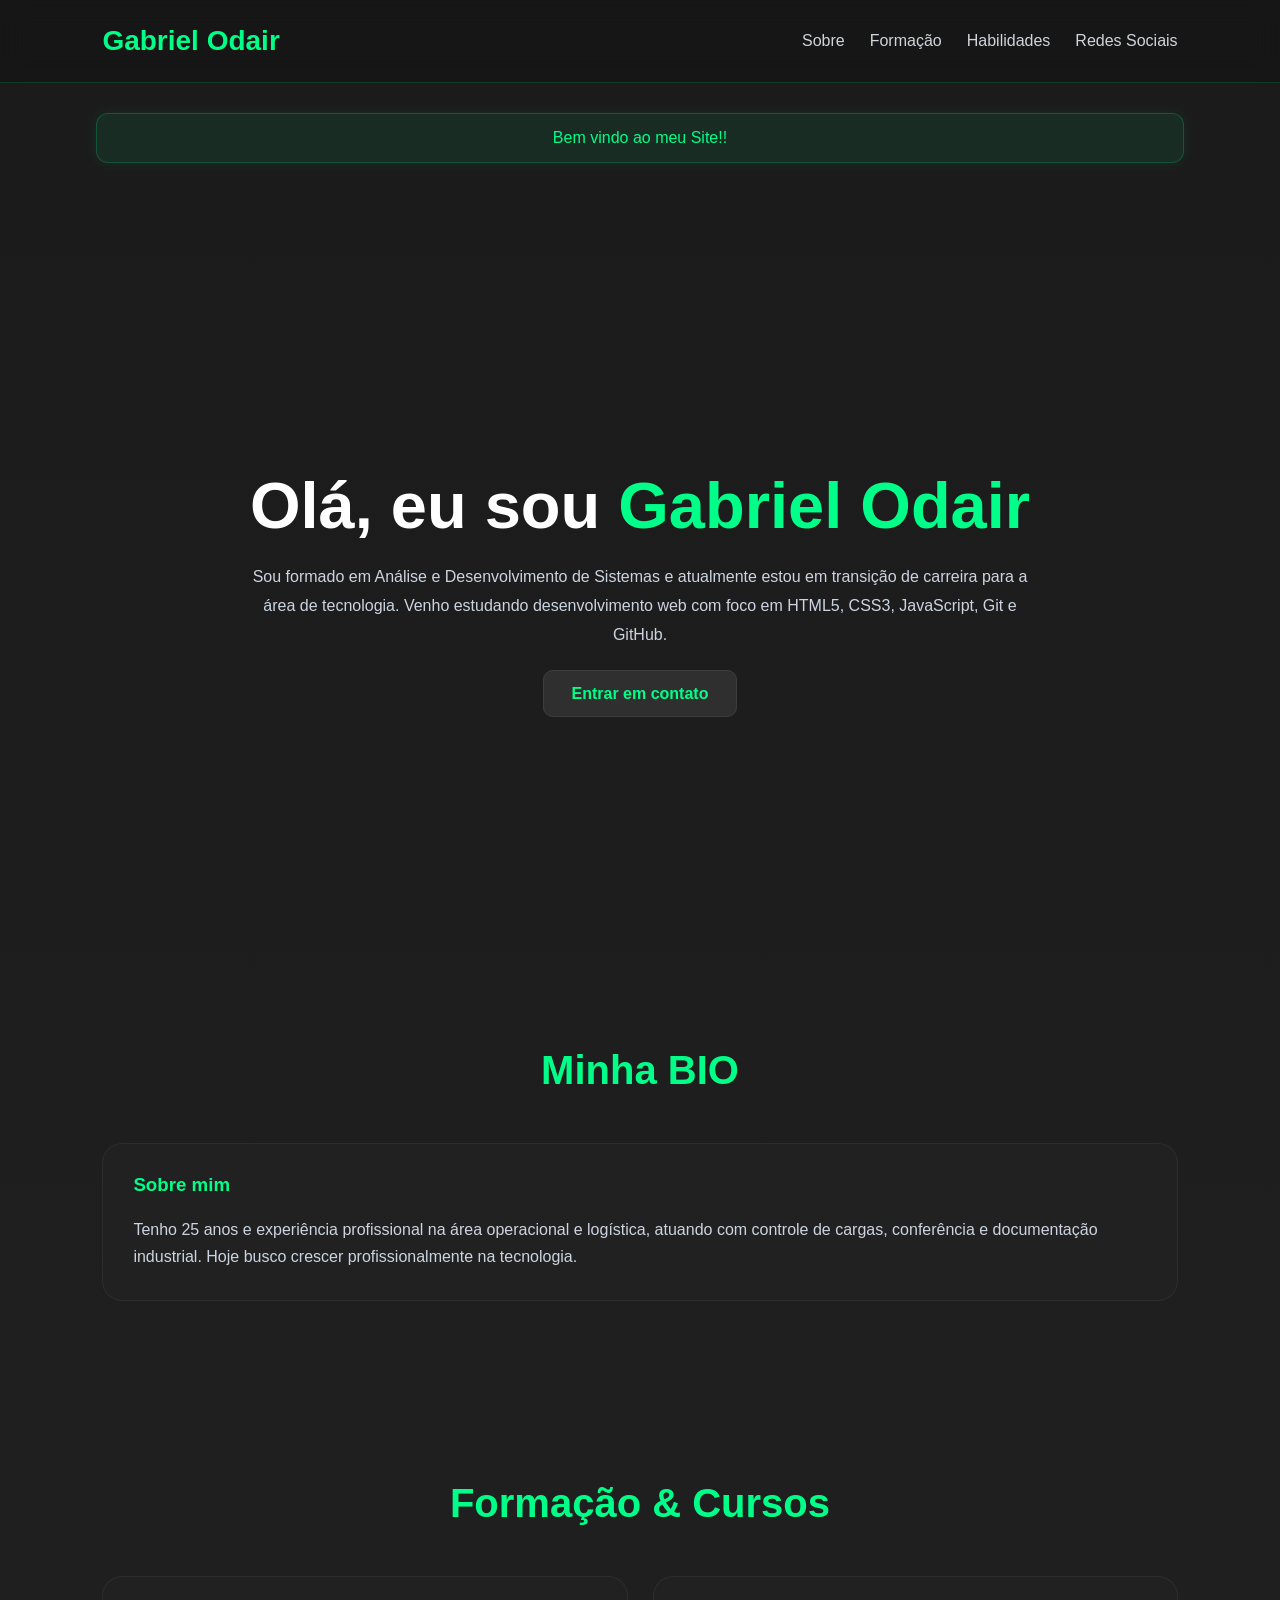
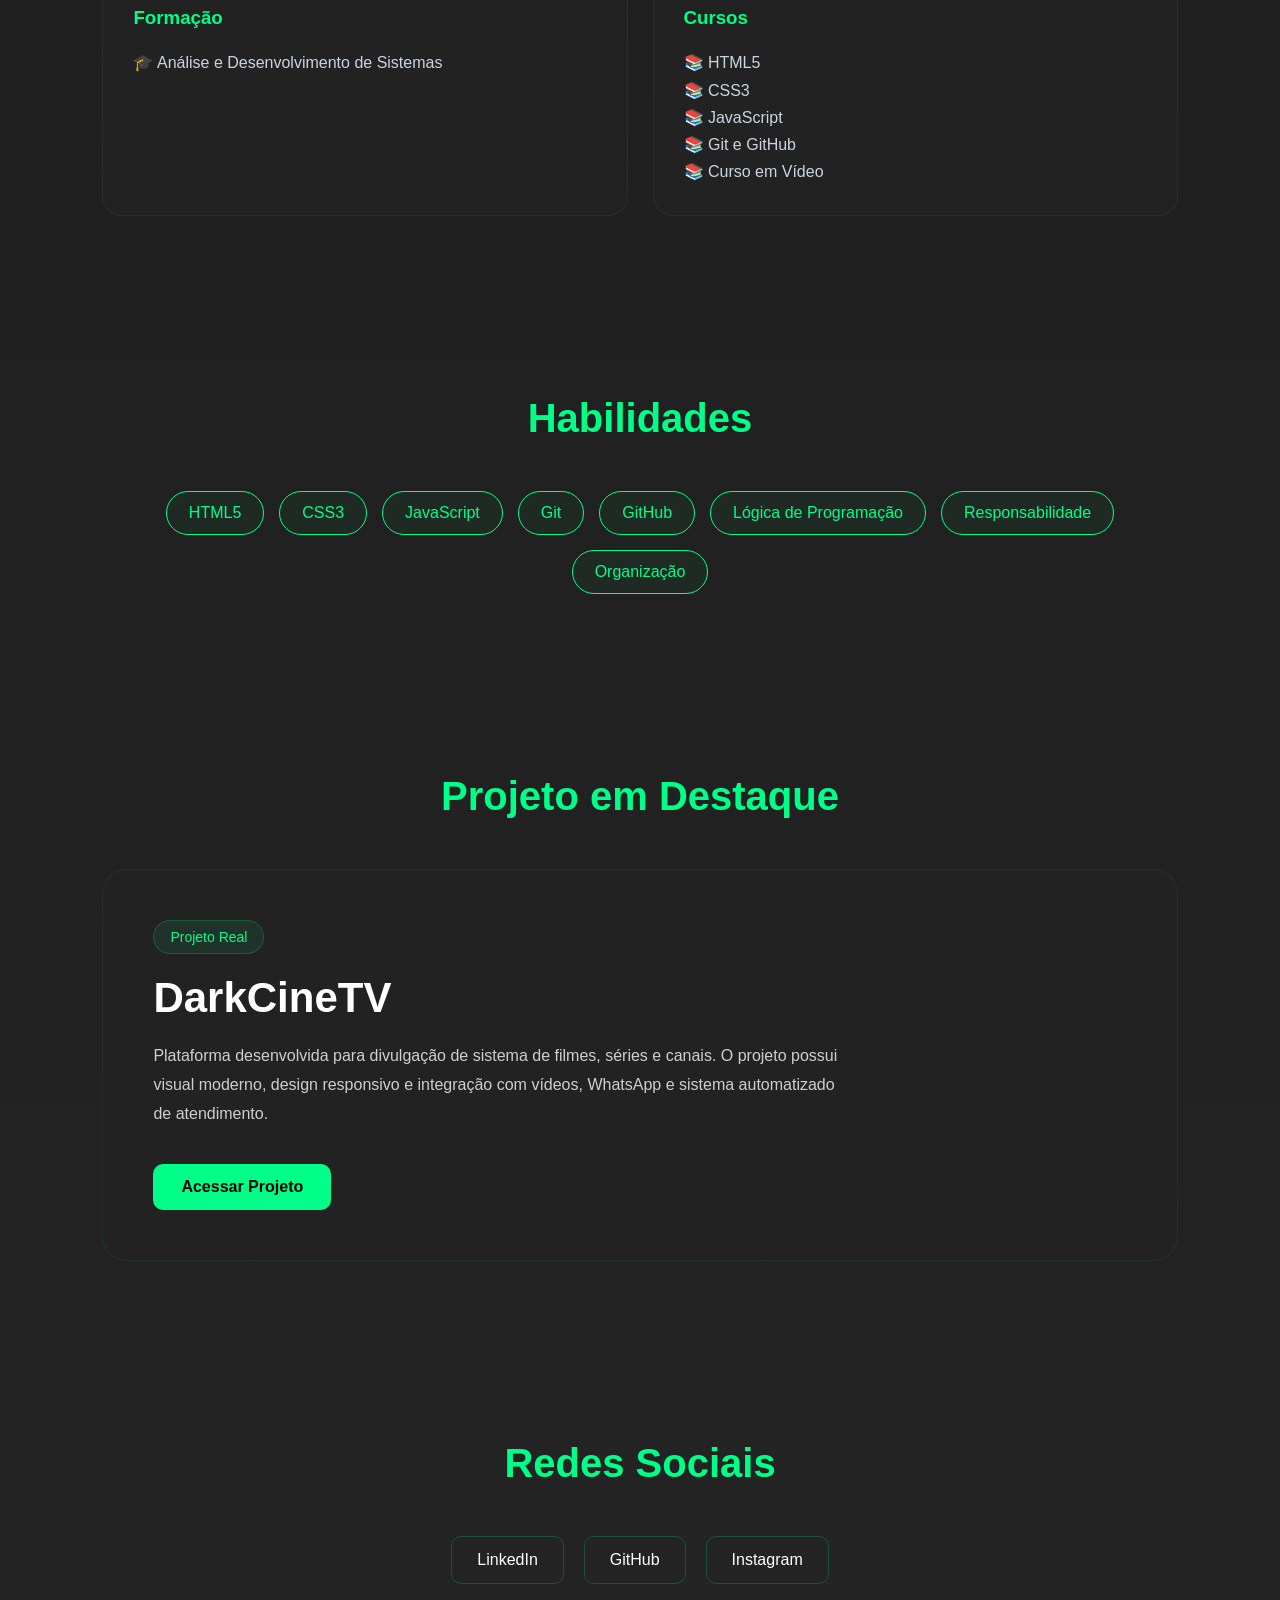
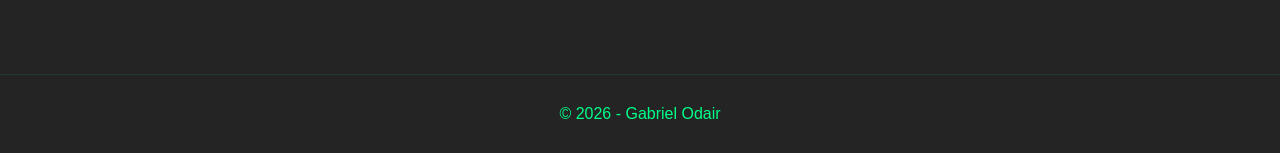
==== index.html @ 21968468 "projeto real" ====
<!DOCTYPE html>
<html lang="pt-br">
<head>
    <meta charset="UTF-8">
    <meta name="viewport" content="width=device-width, initial-scale=1.0">

    <title>Gabriel Odair | Portfólio</title>
    <link rel="shortcut icon" href="Imagens/favicon.ico" type="image/x-icon">

    <link rel="stylesheet" href="style.css">
</head>

<body>

    <!-- HEADER -->

    <header>

        <nav>

            <div class="logo">
                Gabriel Odair
            </div>

            <ul>
                <li><a href="#sobre">Sobre</a></li>
                <li><a href="#formacao">Formação</a></li>
                <li><a href="#habilidades">Habilidades</a></li>
                <li><a href="#redes">Redes Sociais</a></li>
            </ul>

        </nav>

    </header>

    <!-- ALERT -->

    <div class="alert">
        Bem vindo ao meu Site!!
    </div>

    <!-- HERO -->

    <section class="hero">

        <div class="hero-content">

            <h1>
                Olá, eu sou <span>Gabriel Odair</span>
            </h1>

            <p>
                Sou formado em Análise e Desenvolvimento de Sistemas e atualmente estou em transição de carreira para a área de tecnologia.
                Venho estudando desenvolvimento web com foco em HTML5, CSS3, JavaScript, Git e GitHub.
            </p>

            <a href="#" class="btn">
                Entrar em contato
            </a>

        </div>

    </section>

    <!-- SOBRE -->

    <section id="sobre">

        <h2 class="title">
            Minha BIO
        </h2>

        <div class="cards">

            <div class="card">

                <h3>Sobre mim</h3>

                <p>
                    Tenho 25 anos e experiência profissional na área operacional e logística,
                    atuando com controle de cargas, conferência e documentação industrial.
                    Hoje busco crescer profissionalmente na tecnologia.
                </p>

            </div>

        </div>

    </section>

    <!-- FORMAÇÃO -->

    <section id="formacao">

        <h2 class="title">
            Formação & Cursos
        </h2>

        <div class="cards">

            <div class="card">

                <h3>Formação</h3>

                <p>
                    🎓 Análise e Desenvolvimento de Sistemas
                </p>

            </div>

            <div class="card">

                <h3>Cursos</h3>

                <p>
                    📚 HTML5 <br>
                    📚 CSS3 <br>
                    📚 JavaScript <br>
                    📚 Git e GitHub <br>
                    📚 Curso em Vídeo
                </p>

            </div>

        </div>

    </section>

    <!-- HABILIDADES -->

    <section id="habilidades">

        <h2 class="title">
            Habilidades
        </h2>

        <div class="skills">

            <div class="skill">HTML5</div>
            <div class="skill">CSS3</div>
            <div class="skill">JavaScript</div>
            <div class="skill">Git</div>
            <div class="skill">GitHub</div>
            <div class="skill">Lógica de Programação</div>
            <div class="skill">Responsabilidade</div>
            <div class="skill">Organização</div>

        </div>

    </section>
    <!-- PROJETO EM DESTAQUE -->

<section id="projeto-destaque">

    <h2 class="title">
        Projeto em Destaque
    </h2>

    <div class="project-feature">

        <div class="project-text">

            <span class="project-tag">
                Projeto Real
            </span>

            <h3>
                DarkCineTV
            </h3>

            <p>
                Plataforma desenvolvida para divulgação de sistema de filmes, séries e canais.
                O projeto possui visual moderno, design responsivo e integração com vídeos,
                WhatsApp e sistema automatizado de atendimento.
            </p>

            <a 
                target="_blank"
                href="https://darkcinetv.com.br"
                class="project-button">

                Acessar Projeto

            </a>

        </div>

    </div>

</section>

    <!-- REDES -->

    <section id="redes">

        <h2 class="title">
            Redes Sociais
        </h2>

        <div class="social">

            <a target="_blank" href="https://www.linkedin.com/in/gabriel-odair-1b85ba211/">LinkedIn</a>
            <a target="_blank" href="https://github.com/GabrielOdair">GitHub</a>
            <a target="_blank" href="https://www.instagram.com/odair_200/">Instagram</a>

        </div>

    </section>

    <!-- FOOTER -->

    <footer>

        © 2026 - Gabriel Odair

    </footer>

</body>
</html>
---- style.css ----
/* RESET */

*{
    margin: 0;
    padding: 0;
    box-sizing: border-box;
}

/* BODY */

body{
    font-family: 'Poppins', sans-serif;
    background: linear-gradient(to bottom, #1b1b1b, #242424);
    color: white;
    overflow-x: hidden;
}

/* BACKGROUND EFFECT */

.blur{
    position: fixed;
    width: 400px;
    height: 400px;
    border-radius: 50%;
    filter: blur(120px);
    z-index: -1;
}

.blur1{
    background: rgba(0, 255, 136, 0.08);
    top: -100px;
    left: -100px;
}

.blur2{
    background: rgba(59, 130, 246, 0.12);
    bottom: -100px;
    right: -100px;
}

/* HEADER */

header{
    width: 100%;
    padding: 25px 8%;
    position: sticky;
    top: 0;
    backdrop-filter: blur(12px);
    background:rgba(20, 20, 20, 0.7);
border-bottom: 1px solid rgba(0, 255, 136, 0.15);
    z-index: 1000;
}

nav{
    display: flex;
    justify-content: space-between;
    align-items: center;
}

.logo{
    font-size: 28px;
    font-weight: 700;
    color: #00ff88;
}

nav ul{
    display: flex;
    list-style: none;
    gap: 25px;
}

nav a{
    text-decoration: none;
    color: #d1d5db;
    transition: 0.3s;
}

nav a:hover{
    color: #00ff88;
}

/* ALERT */

.alert{
    width: 85%;
    margin: 30px auto;
    padding: 15px;
    border-radius: 12px;
    text-align: center;

    background: rgba(0, 255, 136, 0.08);
    border: 1px solid rgba(0, 255, 136, 0.2);

    color: #00ff88;

    box-shadow: 0 0 15px rgba(0, 255, 136, 0.08);
}

/* HERO */

.hero{
    min-height: 85vh;
    display: flex;
    justify-content: center;
    align-items: center;
    padding: 0 8%;
    text-align: center;
}

.hero-content{
    max-width: 800px;
}

.small-text{
    color: #60a5fa;
    letter-spacing: 2px;
    text-transform: uppercase;
    font-size: 14px;
}

.hero h1{
    font-size: 65px;
    margin: 20px 0;
}

.hero h1 span{
    color: #00ff88;
}

.hero p{
    color: #cbd5e1;
    line-height: 1.8;
    margin-bottom: 35px;
}

/* BUTTONS */

.hero-buttons{
    display: flex;
    justify-content: center;
    gap: 20px;
    flex-wrap: wrap;
}

.btn{
    padding: 14px 28px;

    background: #2f2f2f;

    border: 1px solid #3d3d3d;

    border-radius: 10px;

    text-decoration: none;

    color: #00ff88;

    font-weight: 600;

    transition: 0.3s;
}

.btn:hover{
    transform: translateY(-4px);

    background: #3a3a3a;

    box-shadow: 0 0 15px rgba(0, 255, 136, 0.15);
}


.btn-outline{
    padding: 14px 28px;

    border: 1px solid #00ff88;

    border-radius: 10px;

    text-decoration: none;

    color: #00ff88;

    background-color: transparent;

    transition: 0.3s;
}

.btn-outline:hover{
    background-color: #00ff88;
    color: black;
}

/* SECTIONS */

section{
    padding: 90px 8%;
}

.title{
    text-align: center;
    font-size: 40px;
    margin-bottom: 50px;
    color: #00ff88;
}

/* CARDS */

.cards{
    display: grid;
    grid-template-columns: repeat(auto-fit, minmax(280px, 1fr));
    gap: 25px;
}

.card{
    background: rgba(35, 35, 35, 0.75);

    border: 1px solid rgba(255, 255, 255, 0.05);

    border-radius: 20px;

    padding: 30px;

    backdrop-filter: blur(10px);

    transition: 0.3s;
}

.card:hover{
    transform: translateY(-5px);

    border-color: #00ff88;

    box-shadow: 0 0 20px rgba(0, 255, 136, 0.08);
}

.card h3{
    margin-bottom: 20px;
    color: #00ff88;
}

.card p{
    color: #cbd5e1;
    line-height: 1.7;
}

/* SKILLS */

.skills{
    display: flex;
    flex-wrap: wrap;
    justify-content: center;
    gap: 15px;
}

.skill{
    padding: 12px 22px;

    border-radius: 30px;

    border: 1px solid #00ff88;

    color: #00ff88;

    background-color: rgba(0, 255, 136, 0.04);

    transition: 0.3s;
}

.skill:hover{
    background: #00ff88;

    color: black;
}

/* PROJETOS */

.project-link{
    display: inline-block;
    margin-top: 20px;
    color: #60a5fa;
    text-decoration: none;
    font-weight: 600;
}

/* SOCIAL */

.social{
    display: flex;
    justify-content: center;
    gap: 20px;
    flex-wrap: wrap;
}

.social a{
    text-decoration: none;
    color: white;
    padding: 14px 25px;
    border-radius: 10px;
    border: 1px solid rgba(0, 255, 136, 0.2);
    transition: 0.3s;
}

.social a:hover{
    background: #00ff88;
    color: black;
}

/* FOOTER */

footer{
    padding: 30px;
    text-align: center;
    border-top: 1px solid rgba(0, 255, 136, 0.1);
    color: #00ff88;
}

/* RESPONSIVO */

@media(max-width: 768px){

    nav{
        flex-direction: column;
        gap: 20px;
    }

    nav ul{
        flex-wrap: wrap;
        justify-content: center;
    }

    .hero h1{
        font-size: 42px;
    }

}
/* PROJETO DESTAQUE */

.project-feature{

    width: 100%;

    background: rgba(35, 35, 35, 0.75);

    border: 1px solid rgba(0, 255, 136, 0.08);

    border-radius: 25px;

    padding: 50px;

    transition: 0.3s;

    overflow: hidden;
}

.project-feature:hover{

    transform: translateY(-5px);

    border-color: #00ff88;

    box-shadow: 0 0 25px rgba(0, 255, 136, 0.08);
}

.project-text{

    max-width: 700px;
}

.project-tag{

    display: inline-block;

    padding: 8px 16px;

    border-radius: 30px;

    background: rgba(0, 255, 136, 0.08);

    border: 1px solid rgba(0, 255, 136, 0.2);

    color: #00ff88;

    margin-bottom: 20px;

    font-size: 14px;
}

.project-feature h3{

    font-size: 42px;

    margin-bottom: 20px;

    color: white;
}

.project-feature p{

    color: #cfcfcf;

    line-height: 1.8;

    margin-bottom: 35px;
}

.project-button{

    display: inline-block;

    padding: 14px 28px;

    background: #00ff88;

    color: black;

    text-decoration: none;

    border-radius: 10px;

    font-weight: 600;

    transition: 0.3s;
}

.project-button:hover{

    transform: scale(1.05);

    box-shadow: 0 0 20px rgba(0, 255, 136, 0.2);
}
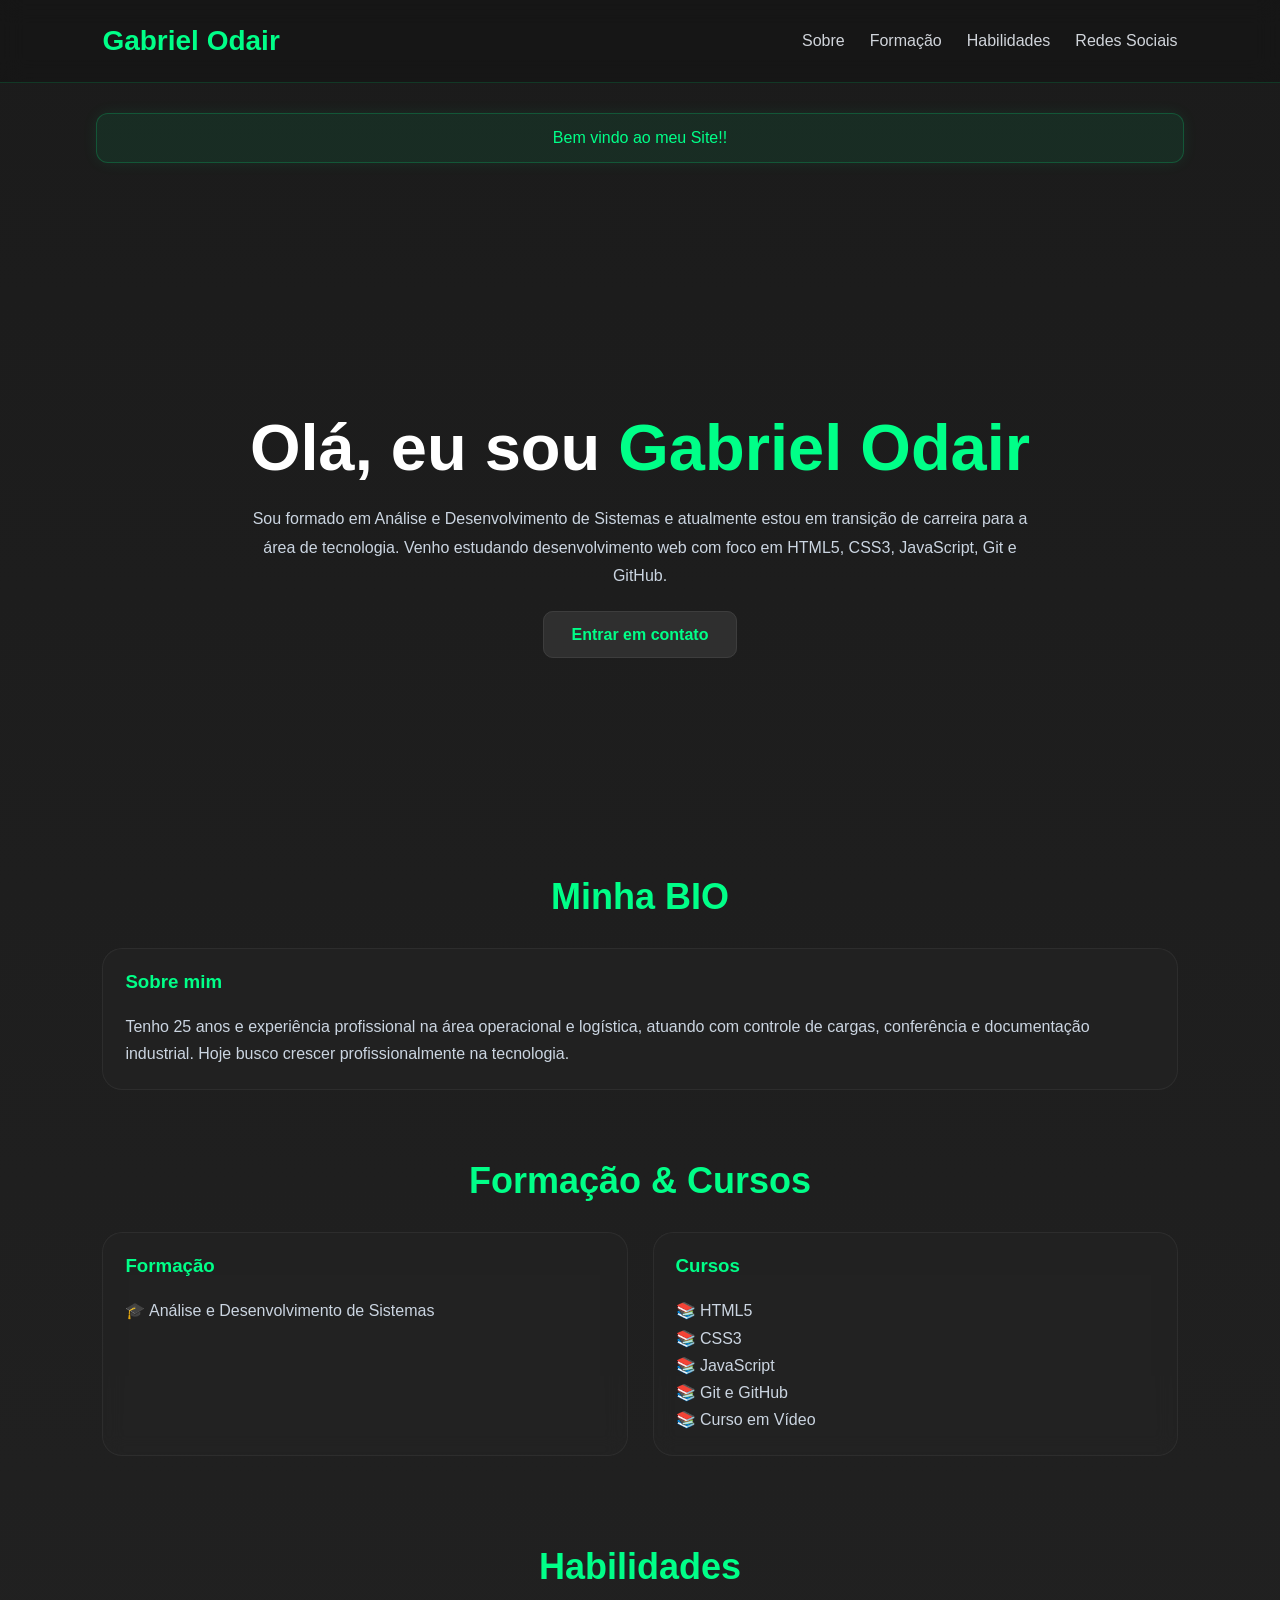
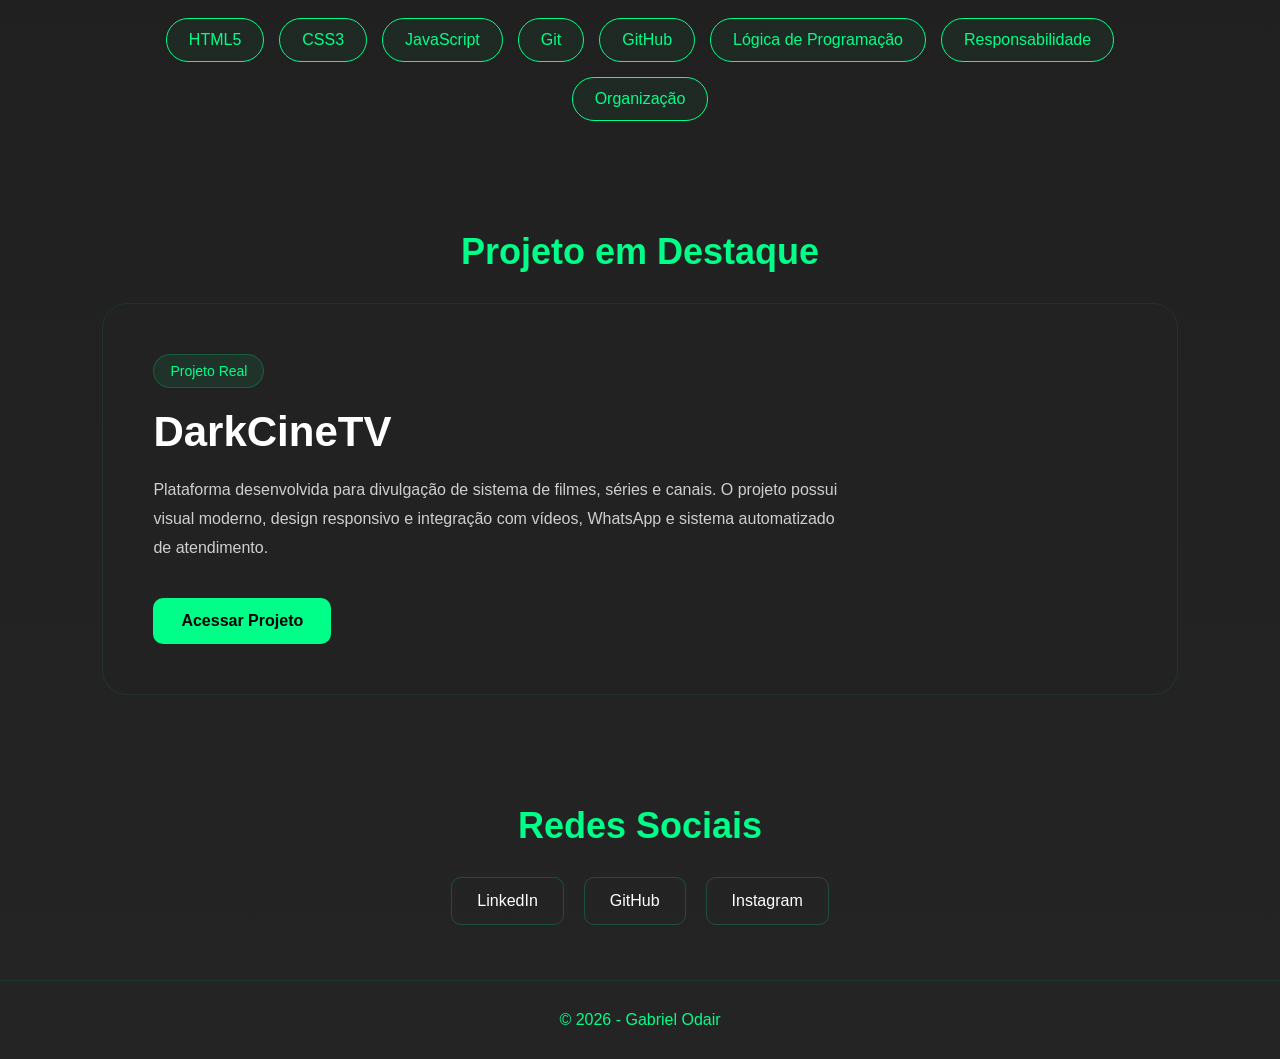
==== commit 2c35c397: "Update index.html" ====
--- a/index.html
+++ b/index.html
@@ -54,7 +54,7 @@
                 Venho estudando desenvolvimento web com foco em HTML5, CSS3, JavaScript, Git e GitHub.
             </p>
 
-            <a href="#" class="btn">
+            <a target="_blank" href="https://wa.me/5544988586621" class="btn">
                 Entrar em contato
             </a>
 
--- a/style.css
+++ b/style.css
@@ -99,7 +99,7 @@
 /* HERO */
 
 .hero{
-    min-height: 85vh;
+    min-height: 72vh;
     display: flex;
     justify-content: center;
     align-items: center;
@@ -193,13 +193,13 @@
 /* SECTIONS */
 
 section{
-    padding: 90px 8%;
+    padding: 55px 8%;
 }
 
 .title{
     text-align: center;
-    font-size: 40px;
-    margin-bottom: 50px;
+    font-size: 36px;
+    margin-bottom: 30px;
     color: #00ff88;
 }
 
@@ -218,7 +218,7 @@
 
     border-radius: 20px;
 
-    padding: 30px;
+    padding: 22px;
 
     backdrop-filter: blur(10px);
 
@@ -427,4 +427,9 @@
     transform: scale(1.05);
 
     box-shadow: 0 0 20px rgba(0, 255, 136, 0.2);
+}
+#sobre,
+#formacao{
+    padding-top: 35px;
+    padding-bottom: 35px;
 }
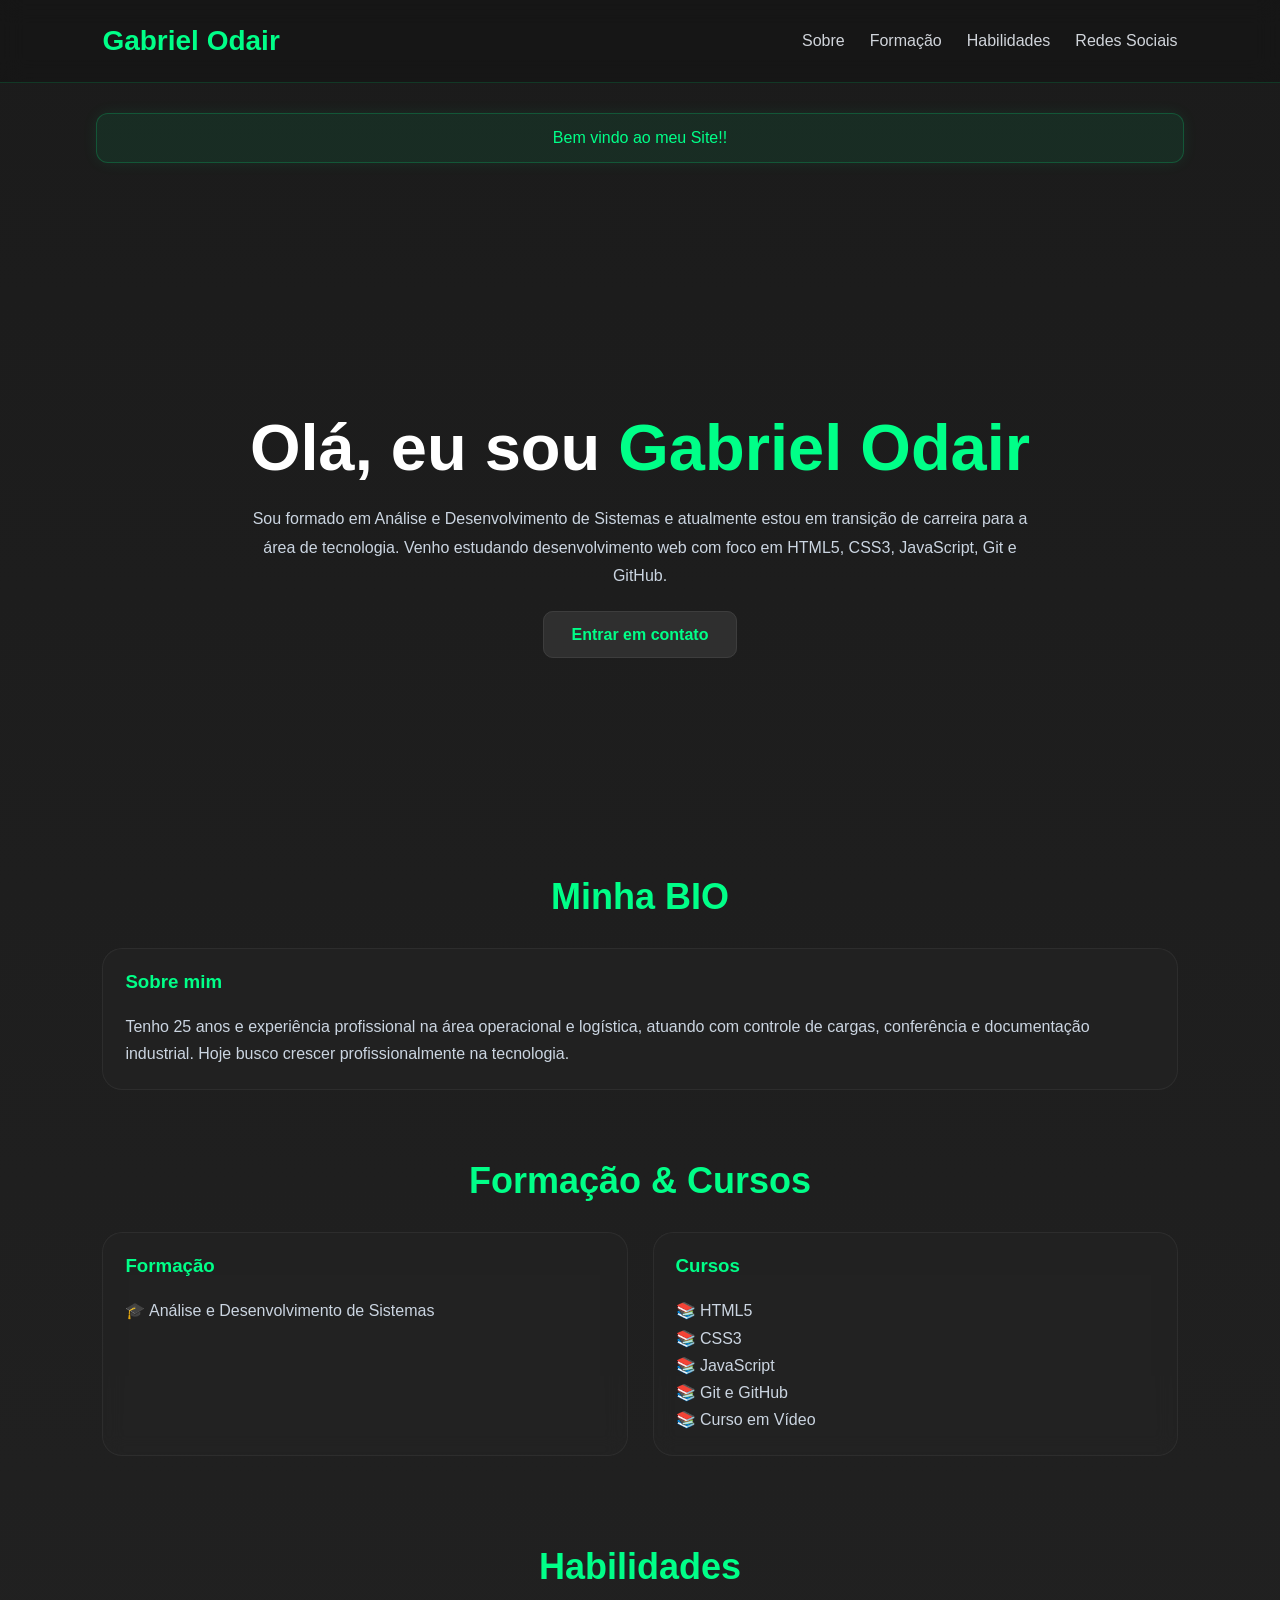
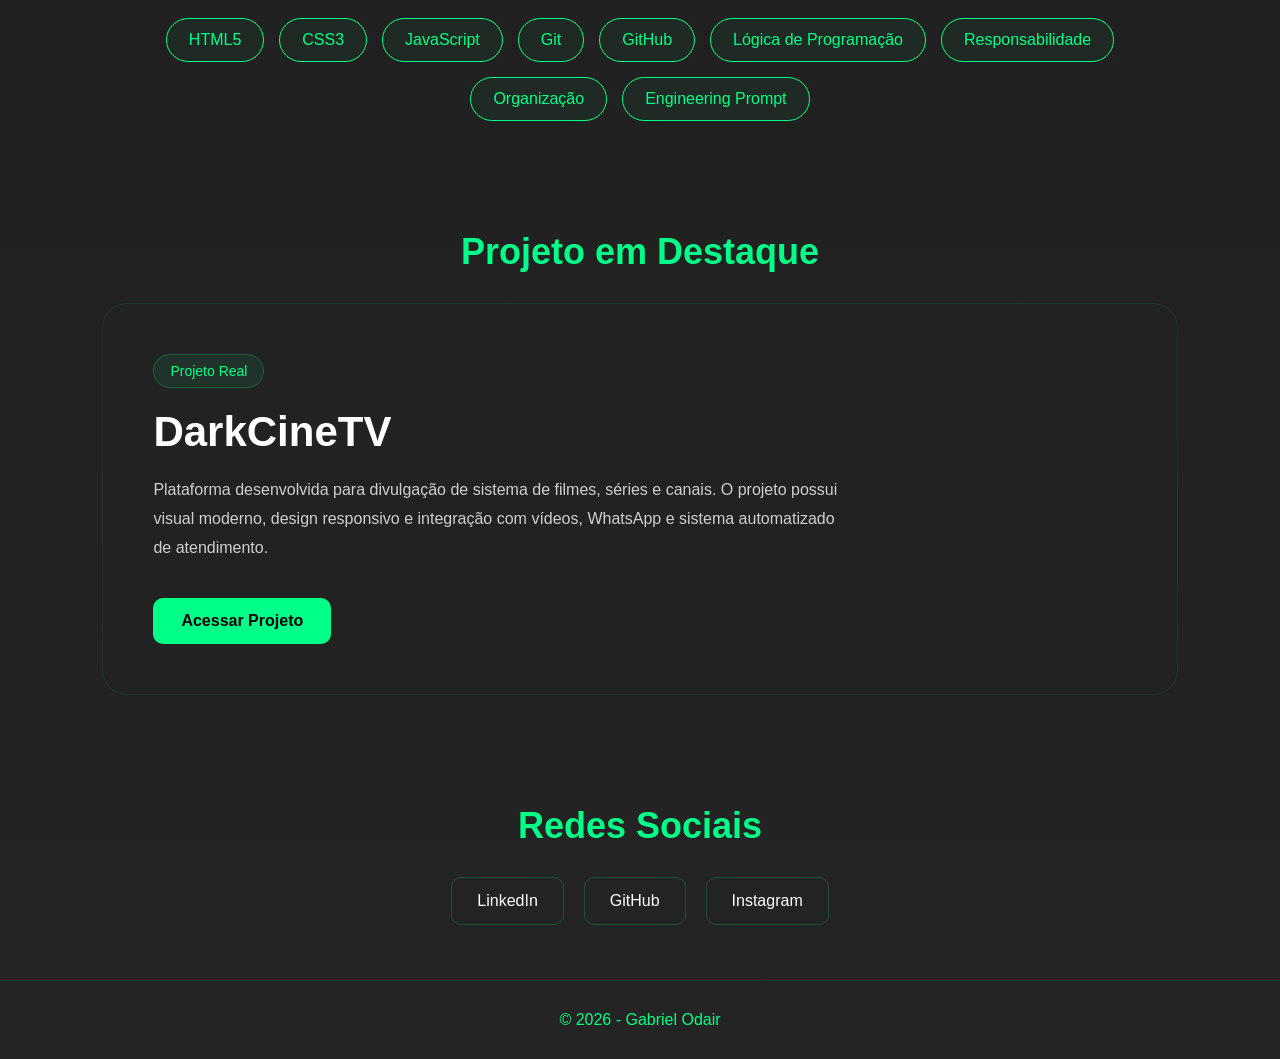
==== commit f6a4655c: "Update index.html" ====
--- a/index.html
+++ b/index.html
@@ -144,6 +144,7 @@
             <div class="skill">Lógica de Programação</div>
             <div class="skill">Responsabilidade</div>
             <div class="skill">Organização</div>
+            <div class="skill">Engineering Prompt</div>
 
         </div>
 
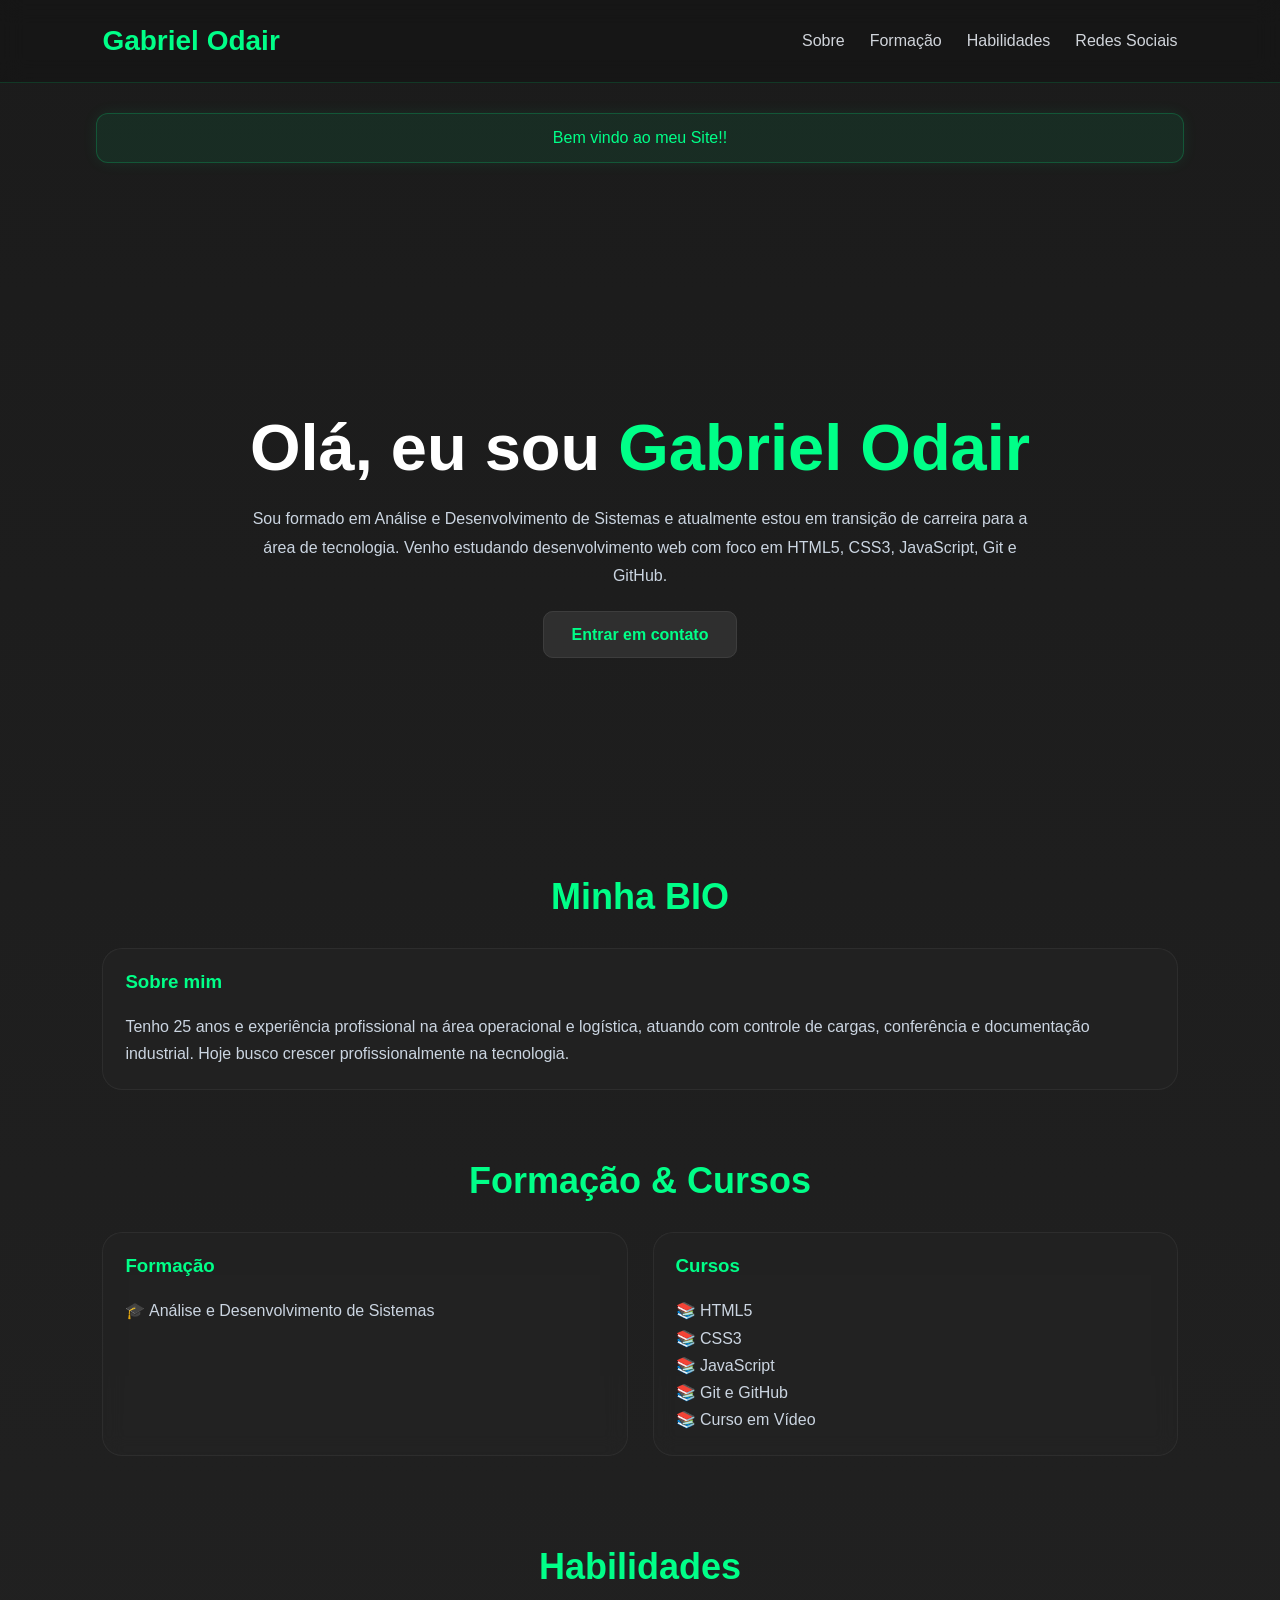
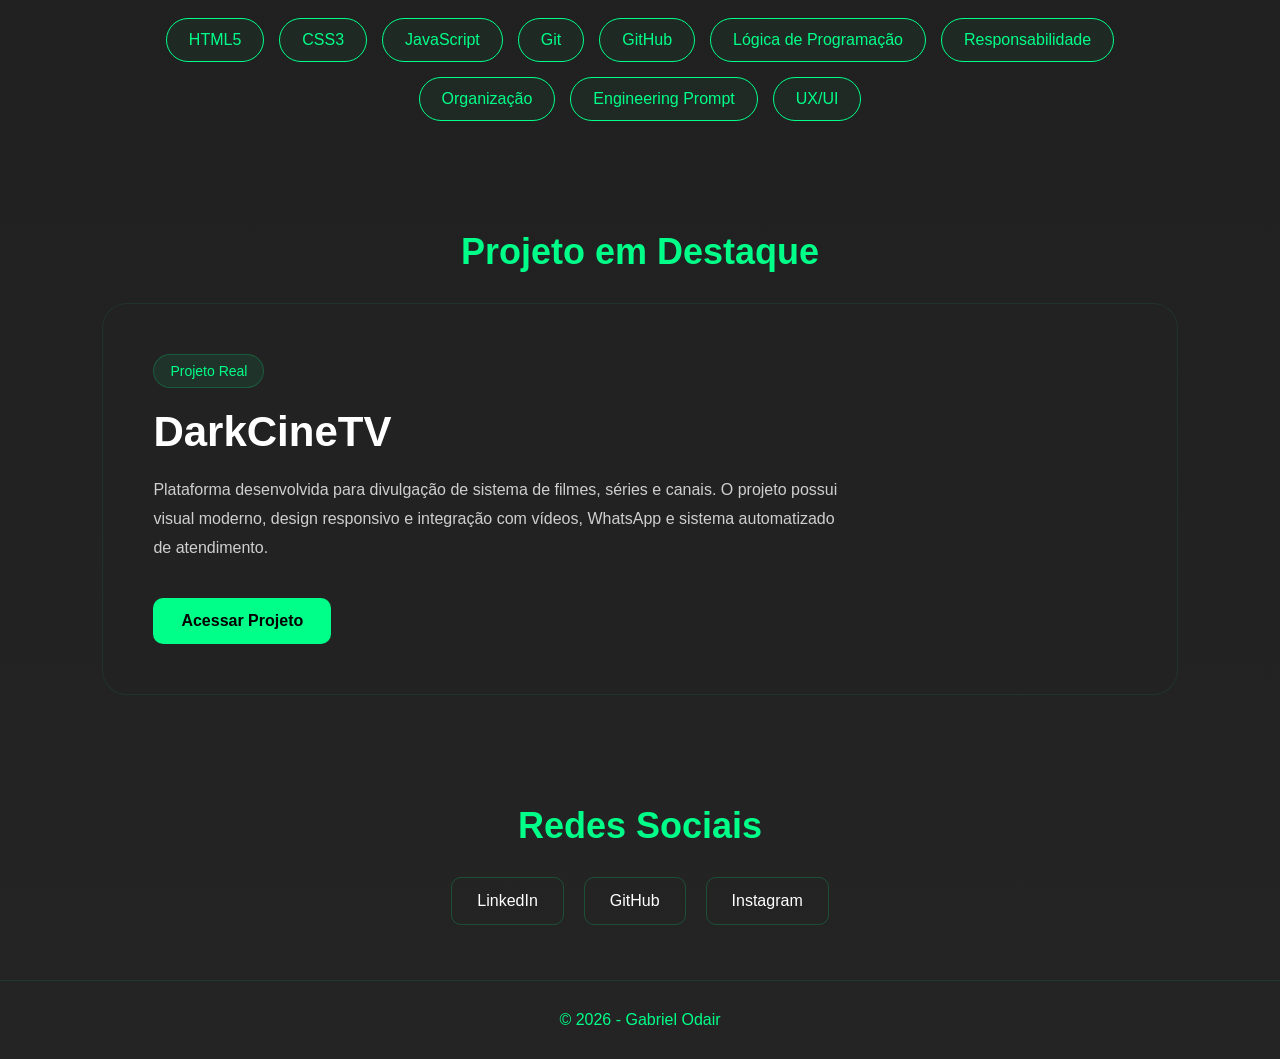
==== commit 863fd034: "Update index.html" ====
--- a/index.html
+++ b/index.html
@@ -145,6 +145,7 @@
             <div class="skill">Responsabilidade</div>
             <div class="skill">Organização</div>
             <div class="skill">Engineering Prompt</div>
+             <div class="skill">UX/UI</div>
 
         </div>
 
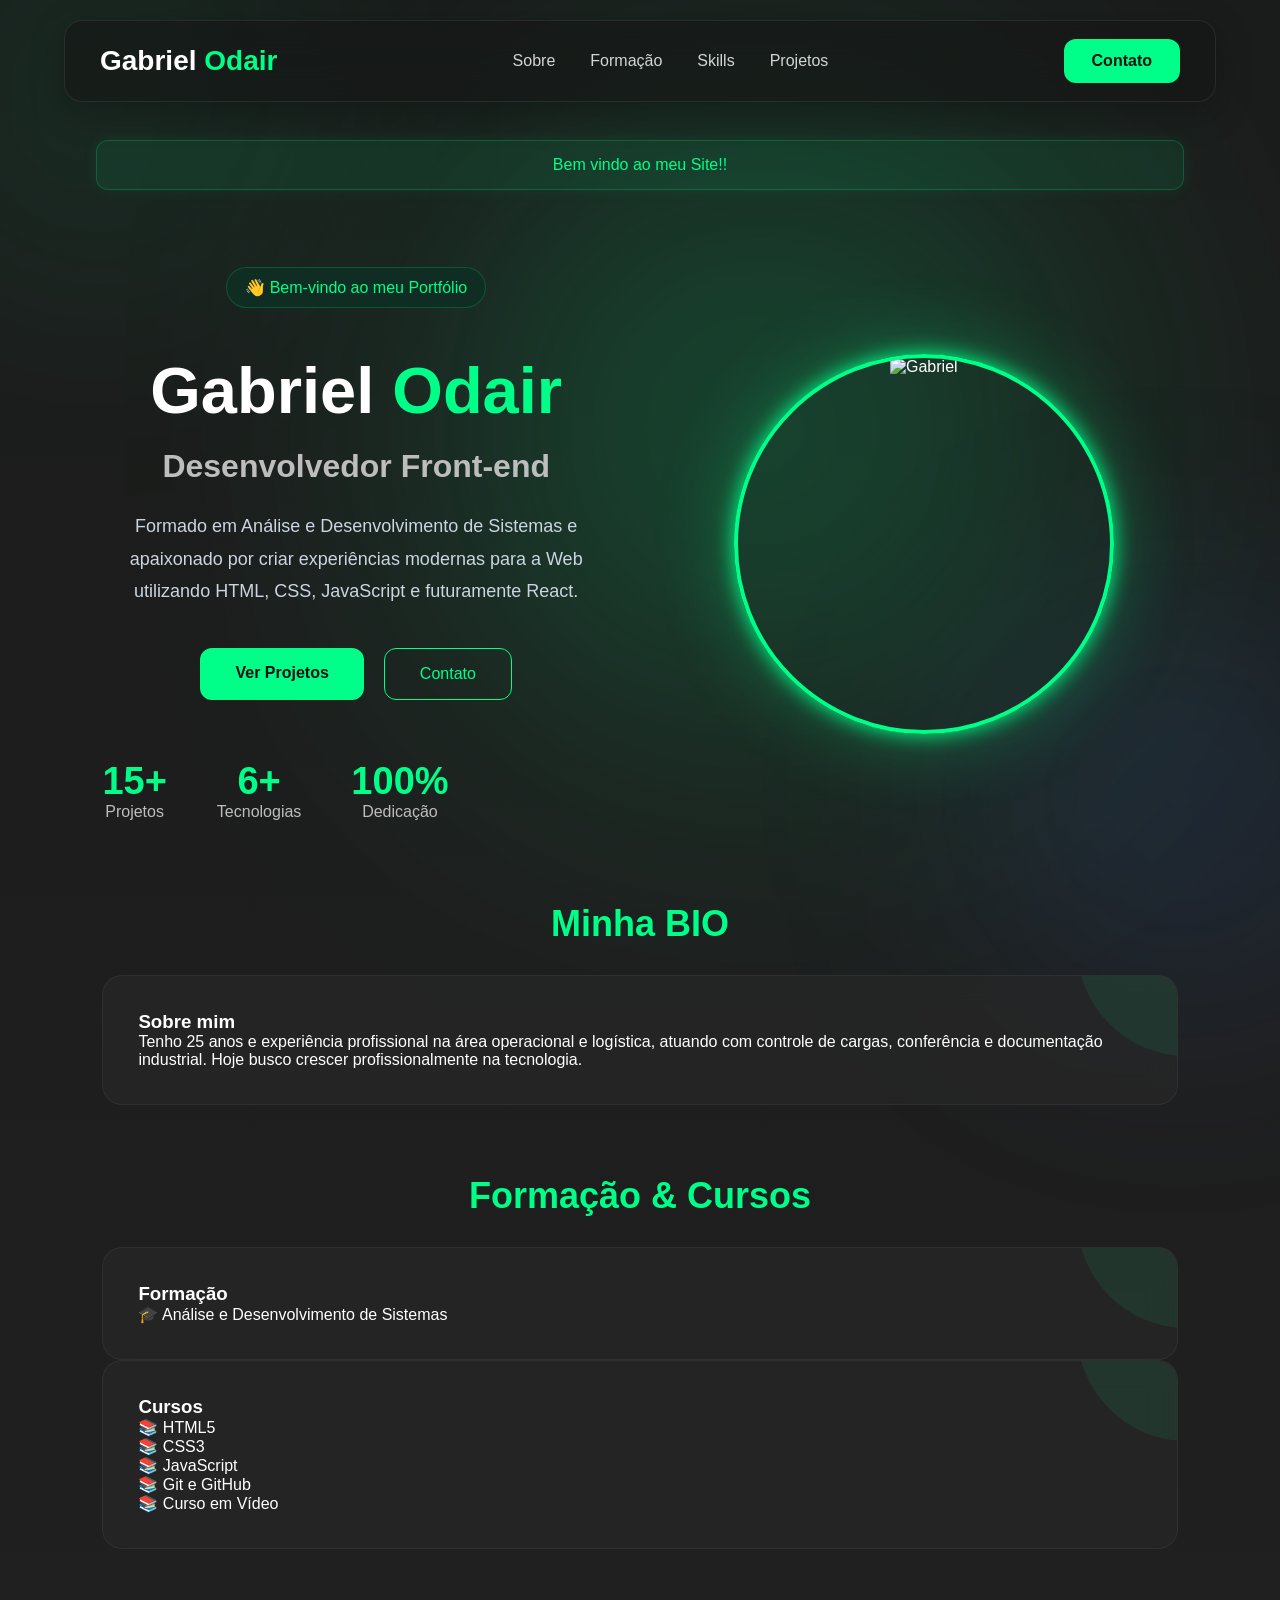
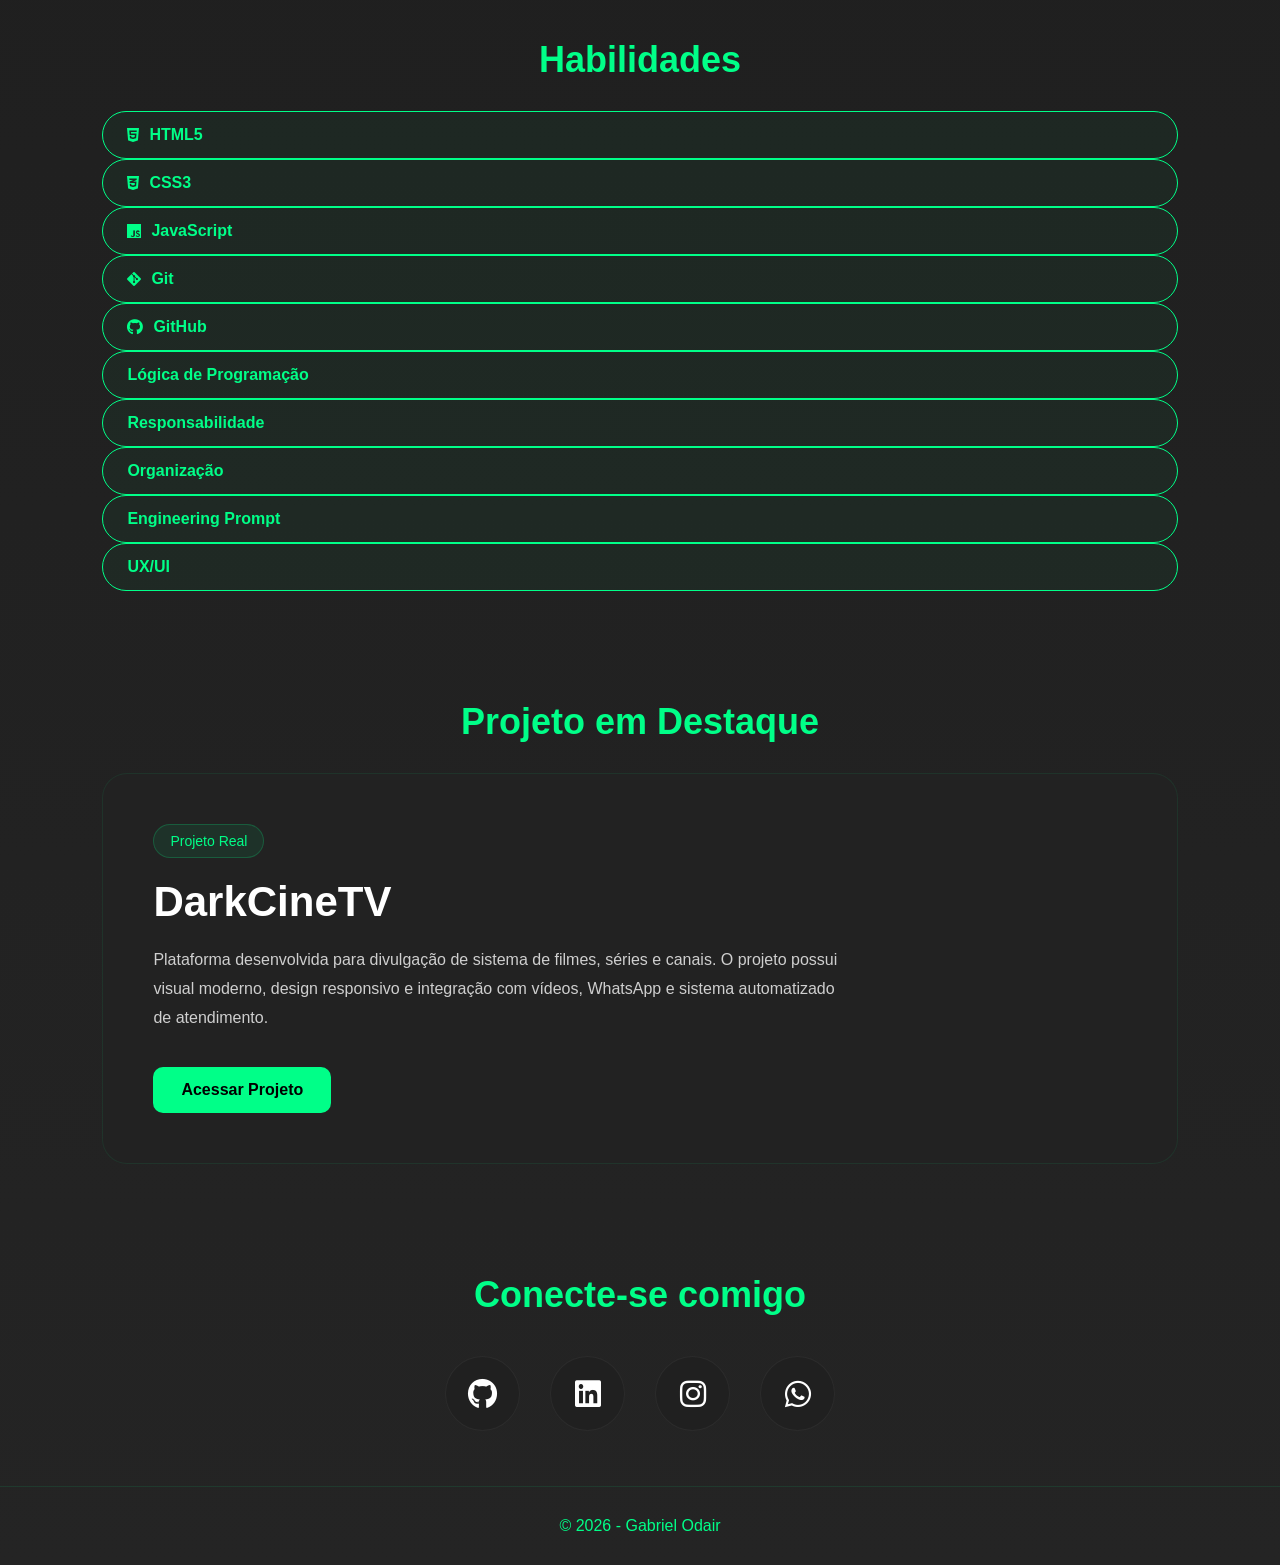
==== commit 62ab3f2d: "2.0" ====
--- a/index.html
+++ b/index.html
@@ -1,5 +1,6 @@
 <!DOCTYPE html>
 <html lang="pt-br">
+
 <head>
     <meta charset="UTF-8">
     <meta name="viewport" content="width=device-width, initial-scale=1.0">
@@ -8,6 +9,7 @@
     <link rel="shortcut icon" href="Imagens/favicon.ico" type="image/x-icon">
 
     <link rel="stylesheet" href="style.css">
+    <link rel="stylesheet" href="https://cdnjs.cloudflare.com/ajax/libs/font-awesome/6.7.2/css/all.min.css">
 </head>
 
 <body>
@@ -16,22 +18,35 @@
 
     <header>
 
-        <nav>
-
-            <div class="logo">
-                Gabriel Odair
-            </div>
-
-            <ul>
-                <li><a href="#sobre">Sobre</a></li>
-                <li><a href="#formacao">Formação</a></li>
-                <li><a href="#habilidades">Habilidades</a></li>
-                <li><a href="#redes">Redes Sociais</a></li>
-            </ul>
-
-        </nav>
-
-    </header>
+    <nav class="navbar">
+
+        <a href="#" class="logo">
+
+            Gabriel <span>Odair</span>
+
+        </a>
+
+        <ul class="menu">
+
+            <li><a href="#sobre">Sobre</a></li>
+
+            <li><a href="#formacao">Formação</a></li>
+
+            <li><a href="#habilidades">Skills</a></li>
+
+            <li><a href="#projeto-destaque">Projetos</a></li>
+
+        </ul>
+
+        <a href="#redes" class="contact-btn">
+
+            Contato
+
+        </a>
+
+    </nav>
+
+</header>
 
     <!-- ALERT -->
 
@@ -43,25 +58,79 @@
 
     <section class="hero">
 
-        <div class="hero-content">
+        <div class="hero-left">
+
+            <span class="tag">
+                👋 Bem-vindo ao meu Portfólio
+            </span>
 
             <h1>
-                Olá, eu sou <span>Gabriel Odair</span>
+                Gabriel <span>Odair</span>
             </h1>
 
+            <h2>
+                Desenvolvedor Front-end
+            </h2>
+
             <p>
-                Sou formado em Análise e Desenvolvimento de Sistemas e atualmente estou em transição de carreira para a área de tecnologia.
-                Venho estudando desenvolvimento web com foco em HTML5, CSS3, JavaScript, Git e GitHub.
+                Formado em Análise e Desenvolvimento de Sistemas e apaixonado por criar experiências modernas para a Web
+                utilizando HTML, CSS, JavaScript e futuramente React.
             </p>
 
-            <a target="_blank" href="https://wa.me/5544988586621" class="btn">
-                Entrar em contato
-            </a>
-
-        </div>
-
-    </section>
-
+            <div class="hero-buttons">
+
+                <a href="#projeto-destaque" class="btn-primary">
+                    Ver Projetos
+                </a>
+
+                <a href="https://wa.me/5544988586621" target="_blank" class="btn-secondary">
+
+                    Contato
+
+                </a>
+
+            </div>
+            <div class="numbers">
+
+                <div>
+
+                    <h3>15+</h3>
+
+                    <span>Projetos</span>
+
+                </div>
+
+                <div>
+
+                    <h3>6+</h3>
+
+                    <span>Tecnologias</span>
+
+                </div>
+
+                <div>
+
+                    <h3>100%</h3>
+
+                    <span>Dedicação</span>
+
+                </div>
+
+            </div>
+
+        </div>
+
+        <div class="hero-right">
+
+            <div class="photo">
+
+                <img src="imagens/perfil.png" alt="Gabriel">
+
+            </div>
+
+        </div>
+
+    </section>
     <!-- SOBRE -->
 
     <section id="sobre">
@@ -134,76 +203,99 @@
             Habilidades
         </h2>
 
-        <div class="skills">
-
-            <div class="skill">HTML5</div>
-            <div class="skill">CSS3</div>
-            <div class="skill">JavaScript</div>
-            <div class="skill">Git</div>
-            <div class="skill">GitHub</div>
-            <div class="skill">Lógica de Programação</div>
-            <div class="skill">Responsabilidade</div>
-            <div class="skill">Organização</div>
-            <div class="skill">Engineering Prompt</div>
-             <div class="skill">UX/UI</div>
+        <div class="skill">
+
+            <i class="fab fa-html5"></i>
+
+            HTML5
+
+        </div>
+        <div class="skill"><i class="fab fa-css3-alt"></i> CSS3</div>
+        <div class="skill"><i class="fab fa-js"></i> JavaScript</div>
+        <div class="skill"><i class="fab fa-git-alt"></i> Git</div>
+        <div class="skill"><i class="fab fa-github"></i> GitHub</div>
+        <div class="skill">Lógica de Programação</div>
+        <div class="skill">Responsabilidade</div>
+        <div class="skill">Organização</div>
+        <div class="skill">Engineering Prompt</div>
+        <div class="skill">UX/UI</div>
 
         </div>
 
     </section>
     <!-- PROJETO EM DESTAQUE -->
 
-<section id="projeto-destaque">
-
-    <h2 class="title">
-        Projeto em Destaque
-    </h2>
-
-    <div class="project-feature">
-
-        <div class="project-text">
-
-            <span class="project-tag">
-                Projeto Real
-            </span>
-
-            <h3>
-                DarkCineTV
-            </h3>
-
-            <p>
-                Plataforma desenvolvida para divulgação de sistema de filmes, séries e canais.
-                O projeto possui visual moderno, design responsivo e integração com vídeos,
-                WhatsApp e sistema automatizado de atendimento.
-            </p>
-
-            <a 
-                target="_blank"
-                href="https://darkcinetv.com.br"
-                class="project-button">
-
-                Acessar Projeto
+    <section id="projeto-destaque">
+
+        <h2 class="title">
+            Projeto em Destaque
+        </h2>
+
+        <div class="project-feature">
+
+            <div class="project-text">
+
+                <span class="project-tag">
+                    Projeto Real
+                </span>
+
+                <h3>
+                    DarkCineTV
+                </h3>
+
+                <p>
+                    Plataforma desenvolvida para divulgação de sistema de filmes, séries e canais.
+                    O projeto possui visual moderno, design responsivo e integração com vídeos,
+                    WhatsApp e sistema automatizado de atendimento.
+                </p>
+
+                <a target="_blank" href="https://darkcinetv.com.br" class="project-button">
+
+                    Acessar Projeto
+
+                </a>
+
+            </div>
+
+        </div>
+
+    </section>
+
+    <!-- REDES -->
+
+    <section id="redes">
+
+        <h2 class="title">
+
+            Conecte-se comigo
+
+        </h2>
+
+        <div class="social-icons">
+
+            <a target="_blank" href="https://github.com/GabrielOdair">
+
+                <i class="fab fa-github"></i>
 
             </a>
 
-        </div>
-
-    </div>
-
-</section>
-
-    <!-- REDES -->
-
-    <section id="redes">
-
-        <h2 class="title">
-            Redes Sociais
-        </h2>
-
-        <div class="social">
-
-            <a target="_blank" href="https://www.linkedin.com/in/gabriel-odair-1b85ba211/">LinkedIn</a>
-            <a target="_blank" href="https://github.com/GabrielOdair">GitHub</a>
-            <a target="_blank" href="https://www.instagram.com/odair_200/">Instagram</a>
+            <a target="_blank" href="https://www.linkedin.com/in/gabriel-odair-1b85ba211/">
+
+                <i class="fab fa-linkedin"></i>
+
+            </a>
+
+            <a target="_blank" href="https://instagram.com/odair_200">
+
+                <i class="fab fa-instagram"></i>
+
+            </a>
+
+            <a target="_blank" href="https://wa.me/5544988586621">
+
+                <i class="fab fa-whatsapp"></i>
+
+            </a>
 
         </div>
 
@@ -218,4 +310,8 @@
     </footer>
 
 </body>
+<div class="blur blur1"></div>
+<div class="blur blur2"></div>
+<div class="blur blur3"></div>
+
 </html>
--- a/style.css
+++ b/style.css
@@ -1,6 +1,6 @@
 /* RESET */
 
-*{
+* {
     margin: 0;
     padding: 0;
     box-sizing: border-box;
@@ -8,16 +8,222 @@
 
 /* BODY */
 
-body{
+body {
     font-family: 'Poppins', sans-serif;
     background: linear-gradient(to bottom, #1b1b1b, #242424);
     color: white;
     overflow-x: hidden;
+    padding-top: 110px;
+}
+
+/* HERO */
+
+.hero {
+
+    min-height: 90vh;
+
+    display: flex;
+
+    justify-content: space-between;
+
+    align-items: center;
+
+    padding: 80px 8%;
+
+    gap: 60px;
+
+}
+
+.hero-left {
+
+    flex: 1;
+
+}
+
+.hero-right {
+
+    flex: 1;
+
+    display: flex;
+
+    justify-content: center;
+
+}
+
+.tag {
+
+    display: inline-block;
+
+    padding: 10px 18px;
+
+    background: #0f2d22;
+
+    color: #00ff88;
+
+    border-radius: 30px;
+
+    margin-bottom: 25px;
+
+    border: 1px solid rgba(0, 255, 136, .2);
+
+}
+
+.hero h1 {
+
+    font-size: 70px;
+
+    margin-bottom: 10px;
+
+}
+
+.hero h1 span {
+
+    color: #00ff88;
+
+}
+
+.hero h2 {
+
+    font-size: 32px;
+
+    color: #bdbdbd;
+
+    margin-bottom: 25px;
+
+}
+
+.hero p {
+
+    font-size: 18px;
+
+    color: #c8c8c8;
+
+    line-height: 1.8;
+
+    max-width: 650px;
+
+}
+
+.hero-buttons {
+
+    display: flex;
+
+    gap: 20px;
+
+    margin-top: 40px;
+
+}
+
+.btn-primary {
+
+    padding: 16px 35px;
+
+    background: #00ff88;
+
+    color: #111;
+
+    border-radius: 12px;
+
+    text-decoration: none;
+
+    font-weight: bold;
+
+    transition: .4s;
+
+}
+
+.btn-primary:hover {
+
+    transform: translateY(-6px);
+
+    box-shadow:
+        0 0 10px #00ff88,
+        0 0 25px #00ff88,
+        0 0 60px #00ff88;
+
+}
+
+.btn-secondary {
+
+    padding: 16px 35px;
+
+    border: 1px solid #00ff88;
+
+    color: #00ff88;
+
+    text-decoration: none;
+
+    border-radius: 12px;
+
+    transition: .4s;
+
+}
+
+.btn-secondary:hover {
+
+    background: #00ff88;
+
+    color: #111;
+
+    box-shadow: 0 0 30px #00ff88;
+
+}
+
+.photo {
+
+    width: 380px;
+
+    height: 380px;
+
+    border-radius: 50%;
+
+    overflow: hidden;
+
+    border: 4px solid #00ff88;
+
+    box-shadow:
+        0 0 20px #00ff88,
+        0 0 80px rgba(0, 255, 136, .3);
+
+    animation: flutuar 4s ease-in-out infinite;
+
+}
+
+.photo img {
+
+    width: 100%;
+
+    height: 100%;
+
+    object-fit: cover;
+
+}
+
+@keyframes flutuar {
+
+    0% {
+
+        transform: translateY(0px);
+
+    }
+
+    50% {
+
+        transform: translateY(-18px);
+
+    }
+
+    100% {
+
+        transform: translateY(0px);
+
+    }
+
 }
 
 /* BACKGROUND EFFECT */
 
-.blur{
+.blur {
     position: fixed;
     width: 400px;
     height: 400px;
@@ -26,62 +232,177 @@
     z-index: -1;
 }
 
-.blur1{
+.blur1 {
     background: rgba(0, 255, 136, 0.08);
     top: -100px;
     left: -100px;
 }
 
-.blur2{
+.blur2 {
     background: rgba(59, 130, 246, 0.12);
     bottom: -100px;
     right: -100px;
 }
 
-/* HEADER */
-
-header{
+/* ================= HEADER ================= */
+
+header {
+
+    position: fixed;
+
+    top: 20px;
+
+    left: 0;
+
     width: 100%;
-    padding: 25px 8%;
-    position: sticky;
-    top: 0;
-    backdrop-filter: blur(12px);
-    background:rgba(20, 20, 20, 0.7);
-border-bottom: 1px solid rgba(0, 255, 136, 0.15);
-    z-index: 1000;
-}
-
-nav{
-    display: flex;
+
+    display: flex;
+
+    justify-content: center;
+
+    z-index: 999;
+
+}
+
+.navbar {
+
+    width: 90%;
+
+    max-width: 1300px;
+
+    padding: 18px 35px;
+
+    display: flex;
+
     justify-content: space-between;
+
     align-items: center;
-}
-
-.logo{
+
+    background: rgba(20, 20, 20, .55);
+
+    backdrop-filter: blur(20px);
+
+    border: 1px solid rgba(255, 255, 255, .08);
+
+    border-radius: 18px;
+
+    box-shadow:
+
+        0 10px 35px rgba(0, 0, 0, .25);
+
+}
+
+.logo {
+
     font-size: 28px;
+
     font-weight: 700;
-    color: #00ff88;
-}
-
-nav ul{
-    display: flex;
+
+    color: white;
+
+    text-decoration: none;
+
+}
+
+.logo span {
+
+    color: #00ff88;
+
+}
+
+.menu {
+
+    display: flex;
+
+    gap: 35px;
+
     list-style: none;
-    gap: 25px;
-}
-
-nav a{
-    text-decoration: none;
-    color: #d1d5db;
-    transition: 0.3s;
-}
-
-nav a:hover{
-    color: #00ff88;
+
+}
+
+.menu a {
+
+    position: relative;
+
+    text-decoration: none;
+
+    color: #d5d5d5;
+
+    font-weight: 500;
+
+    transition: .4s;
+
+}
+
+.menu a::after {
+
+    content: "";
+
+    position: absolute;
+
+    left: 0;
+
+    bottom: -8px;
+
+    width: 0%;
+
+    height: 2px;
+
+    border-radius: 20px;
+
+    background: #00ff88;
+
+    transition: .4s;
+
+}
+
+.menu a:hover {
+
+    color: #00ff88;
+
+}
+
+.menu a:hover::after {
+
+    width: 100%;
+
+}
+
+.contact-btn {
+
+    padding: 13px 28px;
+
+    border-radius: 12px;
+
+    text-decoration: none;
+
+    color: #111;
+
+    background: #00ff88;
+
+    font-weight: bold;
+
+    transition: .4s;
+
+}
+
+.contact-btn:hover {
+
+    transform: translateY(-4px);
+
+    box-shadow:
+
+        0 0 10px #00ff88,
+
+        0 0 30px #00ff88,
+
+        0 0 60px rgba(0, 255, 136, .6);
+
 }
 
 /* ALERT */
 
-.alert{
+.alert {
     width: 85%;
     margin: 30px auto;
     padding: 15px;
@@ -98,7 +419,7 @@
 
 /* HERO */
 
-.hero{
+.hero {
     min-height: 72vh;
     display: flex;
     justify-content: center;
@@ -107,27 +428,27 @@
     text-align: center;
 }
 
-.hero-content{
+.hero-content {
     max-width: 800px;
 }
 
-.small-text{
+.small-text {
     color: #60a5fa;
     letter-spacing: 2px;
     text-transform: uppercase;
     font-size: 14px;
 }
 
-.hero h1{
+.hero h1 {
     font-size: 65px;
     margin: 20px 0;
 }
 
-.hero h1 span{
-    color: #00ff88;
-}
-
-.hero p{
+.hero h1 span {
+    color: #00ff88;
+}
+
+.hero p {
     color: #cbd5e1;
     line-height: 1.8;
     margin-bottom: 35px;
@@ -135,14 +456,14 @@
 
 /* BUTTONS */
 
-.hero-buttons{
+.hero-buttons {
     display: flex;
     justify-content: center;
     gap: 20px;
     flex-wrap: wrap;
 }
 
-.btn{
+.btn {
     padding: 14px 28px;
 
     background: #2f2f2f;
@@ -160,7 +481,7 @@
     transition: 0.3s;
 }
 
-.btn:hover{
+.btn:hover {
     transform: translateY(-4px);
 
     background: #3a3a3a;
@@ -169,7 +490,7 @@
 }
 
 
-.btn-outline{
+.btn-outline {
     padding: 14px 28px;
 
     border: 1px solid #00ff88;
@@ -185,18 +506,18 @@
     transition: 0.3s;
 }
 
-.btn-outline:hover{
+.btn-outline:hover {
     background-color: #00ff88;
     color: black;
 }
 
 /* SECTIONS */
 
-section{
+section {
     padding: 55px 8%;
 }
 
-.title{
+.title {
     text-align: center;
     font-size: 36px;
     margin-bottom: 30px;
@@ -205,54 +526,36 @@
 
 /* CARDS */
 
-.cards{
-    display: grid;
-    grid-template-columns: repeat(auto-fit, minmax(280px, 1fr));
-    gap: 25px;
-}
-
-.card{
-    background: rgba(35, 35, 35, 0.75);
-
-    border: 1px solid rgba(255, 255, 255, 0.05);
+.card {
+
+    background: rgba(40, 40, 40, .65);
 
     border-radius: 20px;
 
-    padding: 22px;
-
-    backdrop-filter: blur(10px);
-
-    transition: 0.3s;
-}
-
-.card:hover{
-    transform: translateY(-5px);
-
-    border-color: #00ff88;
-
-    box-shadow: 0 0 20px rgba(0, 255, 136, 0.08);
-}
-
-.card h3{
-    margin-bottom: 20px;
-    color: #00ff88;
-}
-
-.card p{
-    color: #cbd5e1;
-    line-height: 1.7;
+    padding: 35px;
+
+    border: 1px solid rgba(255, 255, 255, .05);
+
+    backdrop-filter: blur(15px);
+
+    transition: .4s;
+
+    position: relative;
+
+    overflow: hidden;
+
 }
 
 /* SKILLS */
 
-.skills{
+.skills {
     display: flex;
     flex-wrap: wrap;
     justify-content: center;
     gap: 15px;
 }
 
-.skill{
+.skill {
     padding: 12px 22px;
 
     border-radius: 30px;
@@ -266,7 +569,7 @@
     transition: 0.3s;
 }
 
-.skill:hover{
+.skill:hover {
     background: #00ff88;
 
     color: black;
@@ -274,7 +577,7 @@
 
 /* PROJETOS */
 
-.project-link{
+.project-link {
     display: inline-block;
     margin-top: 20px;
     color: #60a5fa;
@@ -284,14 +587,14 @@
 
 /* SOCIAL */
 
-.social{
+.social {
     display: flex;
     justify-content: center;
     gap: 20px;
     flex-wrap: wrap;
 }
 
-.social a{
+.social a {
     text-decoration: none;
     color: white;
     padding: 14px 25px;
@@ -300,14 +603,14 @@
     transition: 0.3s;
 }
 
-.social a:hover{
+.social a:hover {
     background: #00ff88;
     color: black;
 }
 
 /* FOOTER */
 
-footer{
+footer {
     padding: 30px;
     text-align: center;
     border-top: 1px solid rgba(0, 255, 136, 0.1);
@@ -316,26 +619,74 @@
 
 /* RESPONSIVO */
 
-@media(max-width: 768px){
-
-    nav{
+@media(max-width: 768px) {
+
+
+
+    nav {
         flex-direction: column;
         gap: 20px;
     }
 
-    nav ul{
-        flex-wrap: wrap;
-        justify-content: center;
+    nav ul li {
+
+        position: relative;
+
     }
 
-    .hero h1{
+    nav a {
+
+        color: #ddd;
+
+        text-decoration: none;
+
+        font-weight: 500;
+
+        transition: .4s;
+
+    }
+
+    nav a::after {
+
+        content: "";
+
+        position: absolute;
+
+        left: 0;
+
+        bottom: -8px;
+
+        width: 0%;
+
+        height: 2px;
+
+        background: #00ff88;
+
+        transition: .4s;
+
+    }
+
+    nav a:hover {
+
+        color: #00ff88;
+
+    }
+
+    nav a:hover::after {
+
+        width: 100%;
+
+    }
+
+    .hero h1 {
         font-size: 42px;
     }
 
 }
+
 /* PROJETO DESTAQUE */
 
-.project-feature{
+.project-feature {
 
     width: 100%;
 
@@ -352,7 +703,7 @@
     overflow: hidden;
 }
 
-.project-feature:hover{
+.project-feature:hover {
 
     transform: translateY(-5px);
 
@@ -361,12 +712,12 @@
     box-shadow: 0 0 25px rgba(0, 255, 136, 0.08);
 }
 
-.project-text{
+.project-text {
 
     max-width: 700px;
 }
 
-.project-tag{
+.project-tag {
 
     display: inline-block;
 
@@ -385,7 +736,7 @@
     font-size: 14px;
 }
 
-.project-feature h3{
+.project-feature h3 {
 
     font-size: 42px;
 
@@ -394,7 +745,7 @@
     color: white;
 }
 
-.project-feature p{
+.project-feature p {
 
     color: #cfcfcf;
 
@@ -403,7 +754,7 @@
     margin-bottom: 35px;
 }
 
-.project-button{
+.project-button {
 
     display: inline-block;
 
@@ -422,14 +773,172 @@
     transition: 0.3s;
 }
 
-.project-button:hover{
+.project-button:hover {
 
     transform: scale(1.05);
 
     box-shadow: 0 0 20px rgba(0, 255, 136, 0.2);
 }
+
 #sobre,
-#formacao{
+#formacao {
     padding-top: 35px;
     padding-bottom: 35px;
+}
+
+.blur3 {
+
+    width: 500px;
+
+    height: 500px;
+
+    background: #00ff8850;
+
+    filter: blur(170px);
+
+    position: fixed;
+
+    left: 40%;
+
+    top: 20%;
+
+    z-index: -1;
+
+}
+
+.numbers {
+
+    display: flex;
+
+    gap: 50px;
+
+    margin-top: 60px;
+
+}
+
+.numbers h3 {
+
+    font-size: 38px;
+
+    color: #00ff88;
+
+}
+
+.numbers span {
+
+    color: #bdbdbd;
+
+}
+
+.social-icons {
+
+    display: flex;
+
+    justify-content: center;
+
+    gap: 30px;
+
+    margin-top: 40px;
+
+    flex-wrap: wrap;
+
+}
+
+.social-icons a {
+
+    width: 75px;
+
+    height: 75px;
+
+    display: flex;
+
+    justify-content: center;
+
+    align-items: center;
+
+    border-radius: 50%;
+
+    background: #202020;
+
+    color: white;
+
+    font-size: 30px;
+
+    text-decoration: none;
+
+    transition: .4s;
+
+    border: 1px solid rgba(255, 255, 255, .05);
+
+}
+
+.social-icons a:hover {
+
+    background: #00ff88;
+
+    color: #111;
+
+    transform: translateY(-10px) scale(1.1);
+
+    box-shadow:
+        0 0 15px #00ff88,
+        0 0 35px #00ff88,
+        0 0 60px rgba(0, 255, 136, .6);
+
+}
+
+.card::before {
+
+    content: "";
+
+    position: absolute;
+
+    width: 220px;
+
+    height: 220px;
+
+    background: #00ff88;
+
+    border-radius: 50%;
+
+    top: -140px;
+
+    right: -120px;
+
+    opacity: .08;
+
+    transition: .5s;
+
+}
+
+.card:hover::before {
+
+    transform: scale(1.8);
+
+}
+
+.card:hover {
+
+    transform: translateY(-10px);
+
+    box-shadow:
+
+        0 15px 40px rgba(0, 255, 136, .12);
+
+    border-color: #00ff88;
+
+}
+
+.skill {
+
+    display: flex;
+
+    align-items: center;
+
+    gap: 10px;
+
+    padding: 14px 24px;
+
+    font-weight: 600;
+
 }
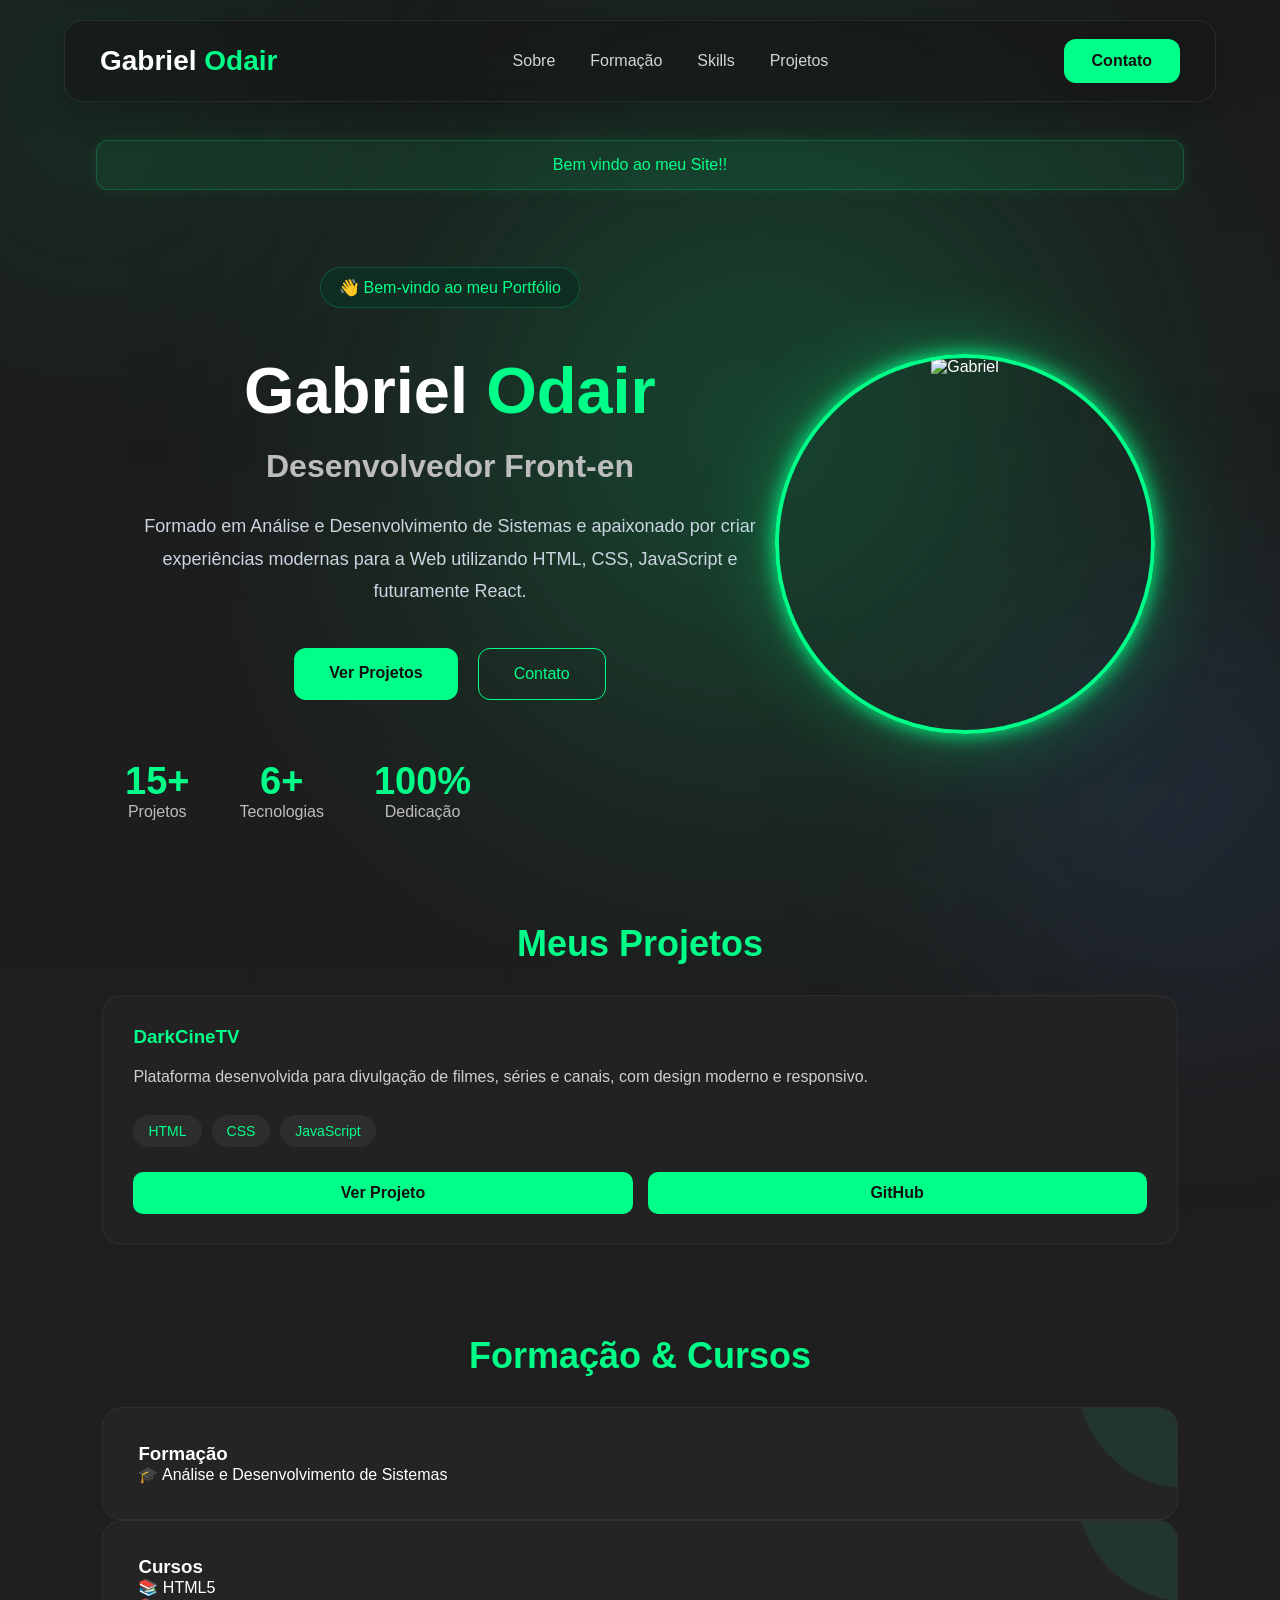
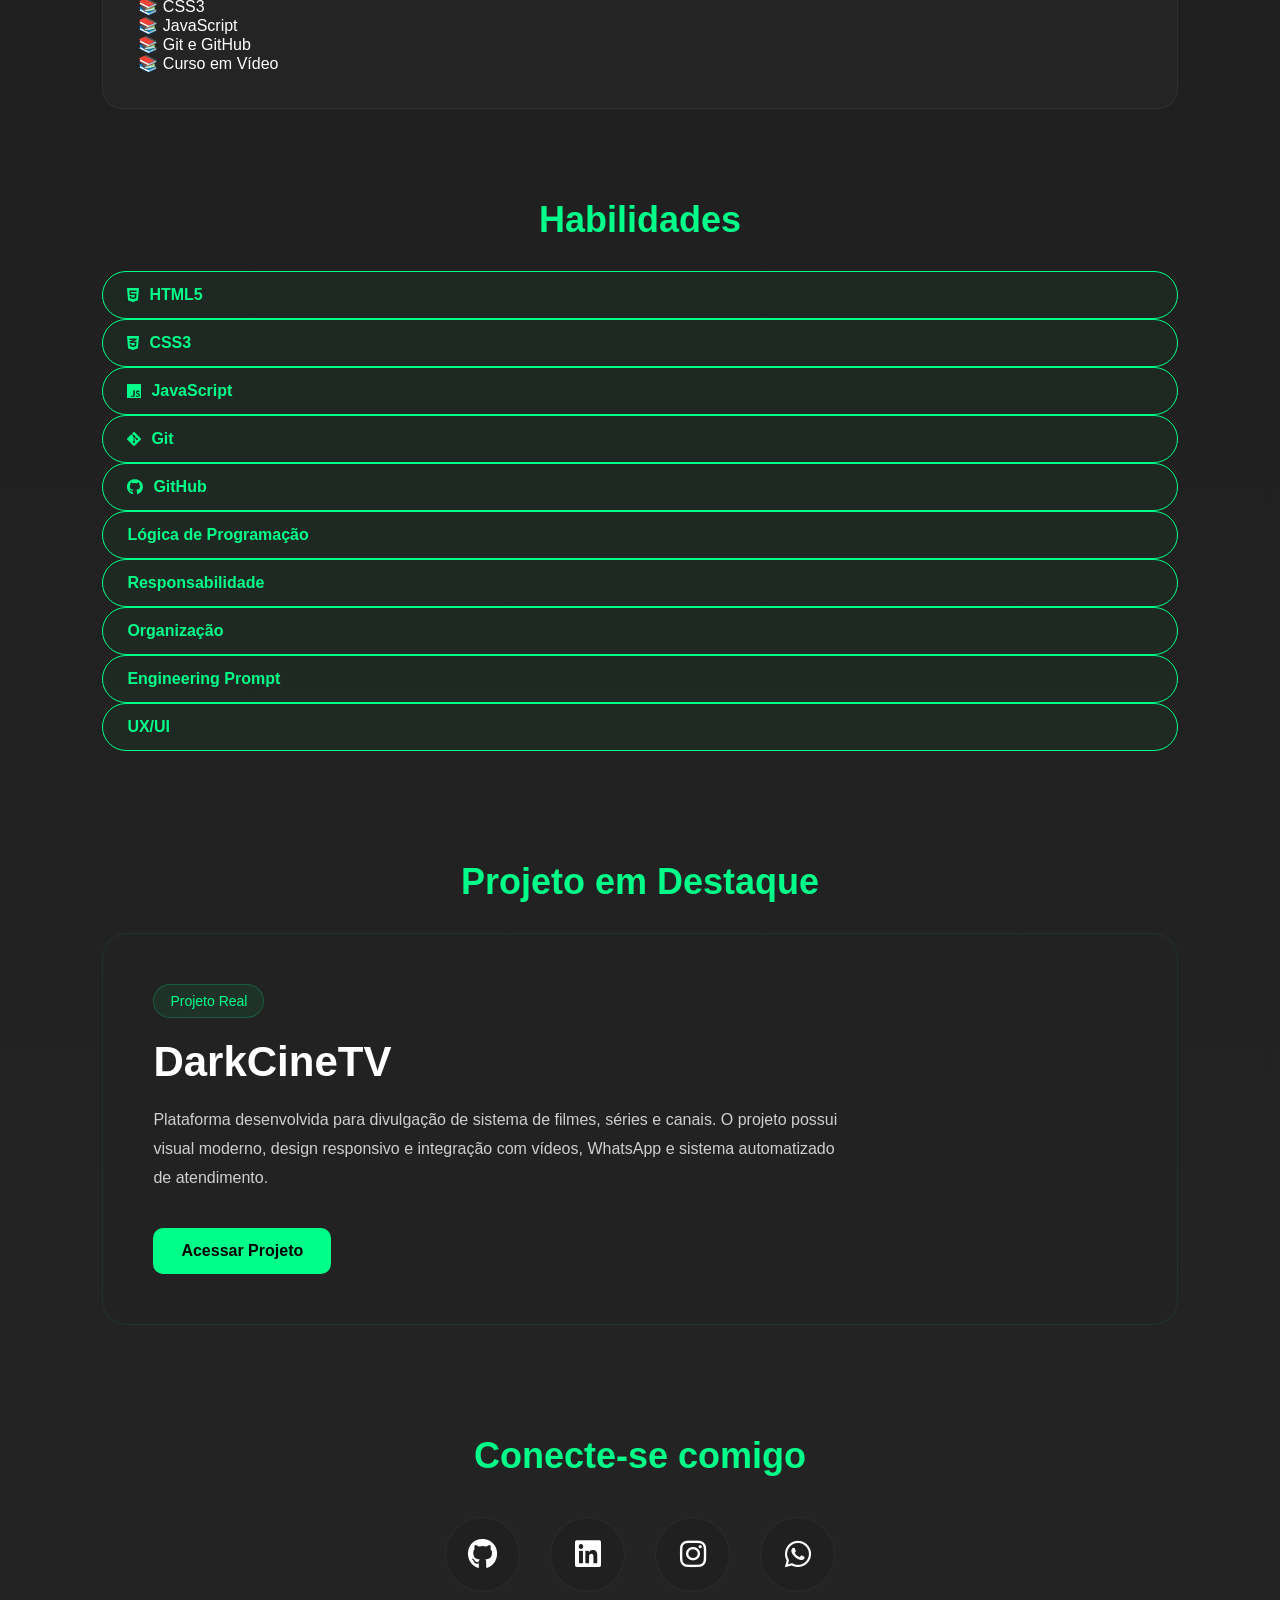
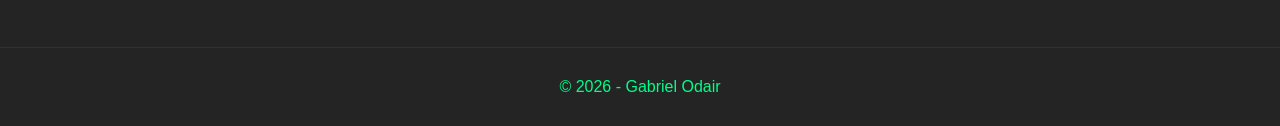
==== commit bbd9c81a: "atualização" ====
--- a/index.html
+++ b/index.html
@@ -9,6 +9,7 @@
     <link rel="shortcut icon" href="Imagens/favicon.ico" type="image/x-icon">
 
     <link rel="stylesheet" href="style.css">
+    <link rel="stylesheet" href="css/responsive.css">
     <link rel="stylesheet" href="https://cdnjs.cloudflare.com/ajax/libs/font-awesome/6.7.2/css/all.min.css">
 </head>
 
@@ -69,7 +70,7 @@
             </h1>
 
             <h2>
-                Desenvolvedor Front-end
+                <span id="typing"></span>
             </h2>
 
             <p>
@@ -133,33 +134,70 @@
     </section>
     <!-- SOBRE -->
 
-    <section id="sobre">
-
-        <h2 class="title">
-            Minha BIO
-        </h2>
-
-        <div class="cards">
-
-            <div class="card">
-
-                <h3>Sobre mim</h3>
+    <section id="projetos"class="hidden">
+
+    <h2 class="title">
+        Meus Projetos
+    </h2>
+
+    <div class="projects">
+
+        <!-- Projeto 1 -->
+
+        <div class="project-card">
+
+           
+
+            <div class="project-info">
+
+                <h3>DarkCineTV</h3>
 
                 <p>
-                    Tenho 25 anos e experiência profissional na área operacional e logística,
-                    atuando com controle de cargas, conferência e documentação industrial.
-                    Hoje busco crescer profissionalmente na tecnologia.
+                    Plataforma desenvolvida para divulgação de filmes, séries e canais,
+                    com design moderno e responsivo.
                 </p>
 
-            </div>
-
-        </div>
-
-    </section>
+                <div class="tech">
+
+                    <span>HTML</span>
+
+                    <span>CSS</span>
+
+                    <span>JavaScript</span>
+
+                </div>
+
+                <div class="buttons">
+
+                    <a
+                    target="_blank"
+                    href="https://darkcinetv.com.br">
+
+                    Ver Projeto
+
+                    </a>
+
+                    <a
+                    target="_blank"
+                    href="https://github.com/GabrielOdair">
+
+                    GitHub
+
+                    </a>
+
+                </div>
+
+            </div>
+
+        </div>
+
+    </div>
+
+</section>
 
     <!-- FORMAÇÃO -->
 
-    <section id="formacao">
+    <section id="formacao"class="hidden">
 
         <h2 class="title">
             Formação & Cursos
@@ -197,7 +235,7 @@
 
     <!-- HABILIDADES -->
 
-    <section id="habilidades">
+    <section id="habilidades"class="hidden">
 
         <h2 class="title">
             Habilidades
@@ -225,7 +263,7 @@
     </section>
     <!-- PROJETO EM DESTAQUE -->
 
-    <section id="projeto-destaque">
+    <section id="projeto-destaque"class="hidden">
 
         <h2 class="title">
             Projeto em Destaque
@@ -263,13 +301,13 @@
 
     <!-- REDES -->
 
-    <section id="redes">
-
-        <h2 class="title">
+    <section id="redes"class="hidden">
+
+        <h3 class="title">
 
             Conecte-se comigo
 
-        </h2>
+        </h3>
 
         <div class="social-icons">
 
@@ -308,10 +346,17 @@
         © 2026 - Gabriel Odair
 
     </footer>
-
-</body>
+    <script src="js/scrollReveal.js"></script>
+    <script src="js/typing.js"></script>
+<script src="js/navbar.js"></script>
+<script src="js/scroll.js"></script>
+<script src="script.js"></script>
+
+
 <div class="blur blur1"></div>
 <div class="blur blur2"></div>
 <div class="blur blur3"></div>
+</body>
+
 
 </html>
--- a/style.css
+++ b/style.css
@@ -18,35 +18,31 @@
 
 /* HERO */
 
-.hero {
-
-    min-height: 90vh;
-
-    display: flex;
-
-    justify-content: space-between;
-
-    align-items: center;
-
-    padding: 80px 8%;
-
-    gap: 60px;
-
-}
-
-.hero-left {
-
-    flex: 1;
-
-}
-
-.hero-right {
-
-    flex: 1;
-
-    display: flex;
-
-    justify-content: center;
+@media (max-width: 900px){
+
+.hero{
+
+    flex-direction:column-reverse;
+
+    text-align:center;
+
+    padding:120px 30px 60px;
+
+}
+
+.hero-left{
+
+    width:100%;
+
+}
+
+.hero-right{
+
+    width:100%;
+
+    margin-bottom:40px;
+
+}
 
 }
 
@@ -291,6 +287,13 @@
         0 10px 35px rgba(0, 0, 0, .25);
 
 }
+.navbar:hover{
+
+    border-color:#00ff88;
+
+    transition:.4s;
+
+}
 
 .logo {
 
@@ -307,6 +310,21 @@
 .logo span {
 
     color: #00ff88;
+
+}
+.logo{
+
+    transition:.4s;
+
+}
+
+.logo:hover{
+
+    text-shadow:
+
+        0 0 10px #00ff88,
+
+        0 0 20px #00ff88;
 
 }
 
@@ -941,4 +959,316 @@
 
     font-weight: 600;
 
+}
+.projects{
+
+    display:grid;
+
+    grid-template-columns:repeat(auto-fit,minmax(350px,1fr));
+
+    gap:40px;
+
+}
+.project-card{
+
+    background:#222;
+
+    border-radius:20px;
+
+    overflow:hidden;
+
+    transition:.4s;
+
+    border:1px solid rgba(255,255,255,.05);
+
+}
+.project-card:hover{
+
+    transform:translateY(-10px);
+
+    box-shadow:
+
+        0 15px 40px rgba(0,255,136,.15);
+
+}
+.project-card img{
+
+    width:100%;
+
+    height:240px;
+
+    object-fit:cover;
+
+    transition:.5s;
+
+}.project-card:hover img{
+
+    transform:scale(1.08);
+
+}.project-info{
+
+    padding:30px;
+
+}.project-info h3{
+
+    color:#00ff88;
+
+    margin-bottom:15px;
+
+}.project-info p{
+
+    color:#cfcfcf;
+
+    line-height:1.7;
+
+}.tech{
+
+    display:flex;
+
+    gap:10px;
+
+    flex-wrap:wrap;
+
+    margin:25px 0;
+
+}.tech span{
+
+    padding:8px 15px;
+
+    border-radius:30px;
+
+    background:#2d2d2d;
+
+    color:#00ff88;
+
+    font-size:14px;
+
+}.buttons{
+
+    display:flex;
+
+    gap:15px;
+
+}.buttons a{
+
+    flex:1;
+
+    text-align:center;
+
+    text-decoration:none;
+
+    padding:12px;
+
+    border-radius:10px;
+
+    background:#00ff88;
+.buttons a:hover{
+
+    box-shadow:
+
+        0 0 10px #00ff88,
+
+        0 0 30px #00ff88;
+
+}.navbar.scroll{
+
+background:#121212;
+
+box-shadow:
+
+0 15px 40px rgba(0,0,0,.45);
+
+border:1px solid rgba(0,255,136,.15);
+
+}
+    color:#111;
+
+    font-weight:bold;
+
+    transition:.4s;
+
+}
+/*==========================
+RESPONSIVIDADE
+===========================*/
+
+@media (max-width:900px){
+
+    /* HEADER */
+
+    header{
+
+        top:10px;
+
+    }
+
+    .navbar{
+
+        width:95%;
+
+        flex-direction:column;
+
+        gap:20px;
+
+        padding:20px;
+
+    }
+
+    .menu{
+
+        flex-wrap:wrap;
+
+        justify-content:center;
+
+        gap:18px;
+
+    }
+
+    /* HERO */
+
+    .hero{
+
+        flex-direction:column-reverse;
+
+        text-align:center;
+
+        gap:40px;
+
+        padding:40px 20px;
+
+    }
+
+    .hero-left{
+
+        width:100%;
+
+    }
+
+    .hero-right{
+
+        width:100%;
+
+        display:flex;
+
+        justify-content:center;
+
+    }
+
+    .hero h1{
+
+        font-size:42px;
+
+    }
+
+    .hero h2{
+
+        font-size:24px;
+
+    }
+
+    .hero p{
+
+        font-size:16px;
+
+    }
+
+    .photo{
+
+        width:250px;
+
+        height:250px;
+
+    }
+
+    /* BOTÕES */
+
+    .hero-buttons{
+
+        flex-direction:column;
+
+        align-items:center;
+
+    }
+
+    .btn-primary,
+
+    .btn-secondary{
+
+        width:220px;
+
+        text-align:center;
+
+    }
+
+    /* NÚMEROS */
+
+    .numbers{
+
+        justify-content:center;
+
+        flex-wrap:wrap;
+
+        gap:25px;
+
+    }
+
+    /* CARDS */
+
+    .cards{
+
+        grid-template-columns:1fr;
+
+    }
+
+    /* SKILLS */
+
+    .skills{
+
+        justify-content:center;
+
+    }
+
+    .skill{
+
+        width:170px;
+
+        justify-content:center;
+
+    }
+
+    /* REDES */
+
+    .social-icons{
+
+        gap:18px;
+
+    }
+
+    .social-icons a{
+
+        width:60px;
+
+        height:60px;
+
+        font-size:24px;
+
+    }
+
+}
+.hidden{
+
+    opacity:0;
+
+    transform:translateY(80px);
+
+    transition:all .8s ease;
+
+}
+
+.show{
+
+    opacity:1;
+
+    transform:translateY(0);
+
 }
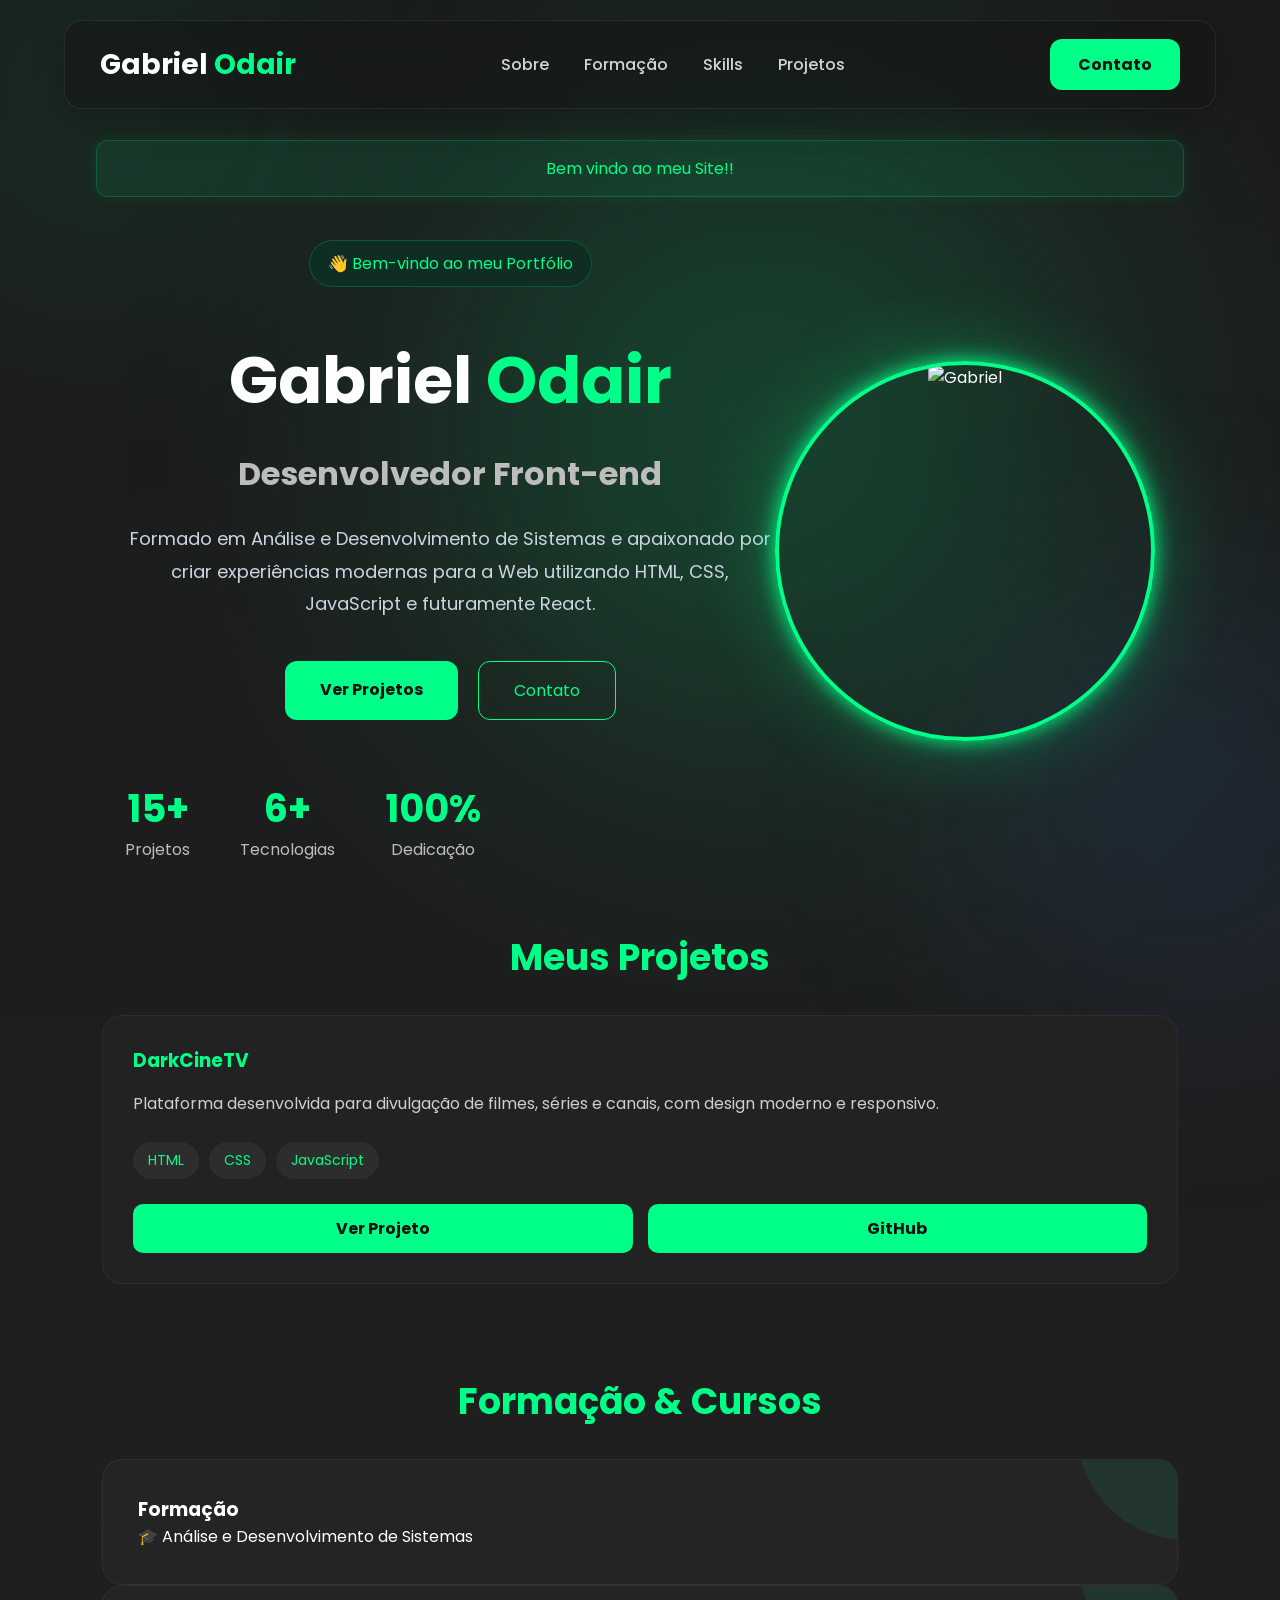
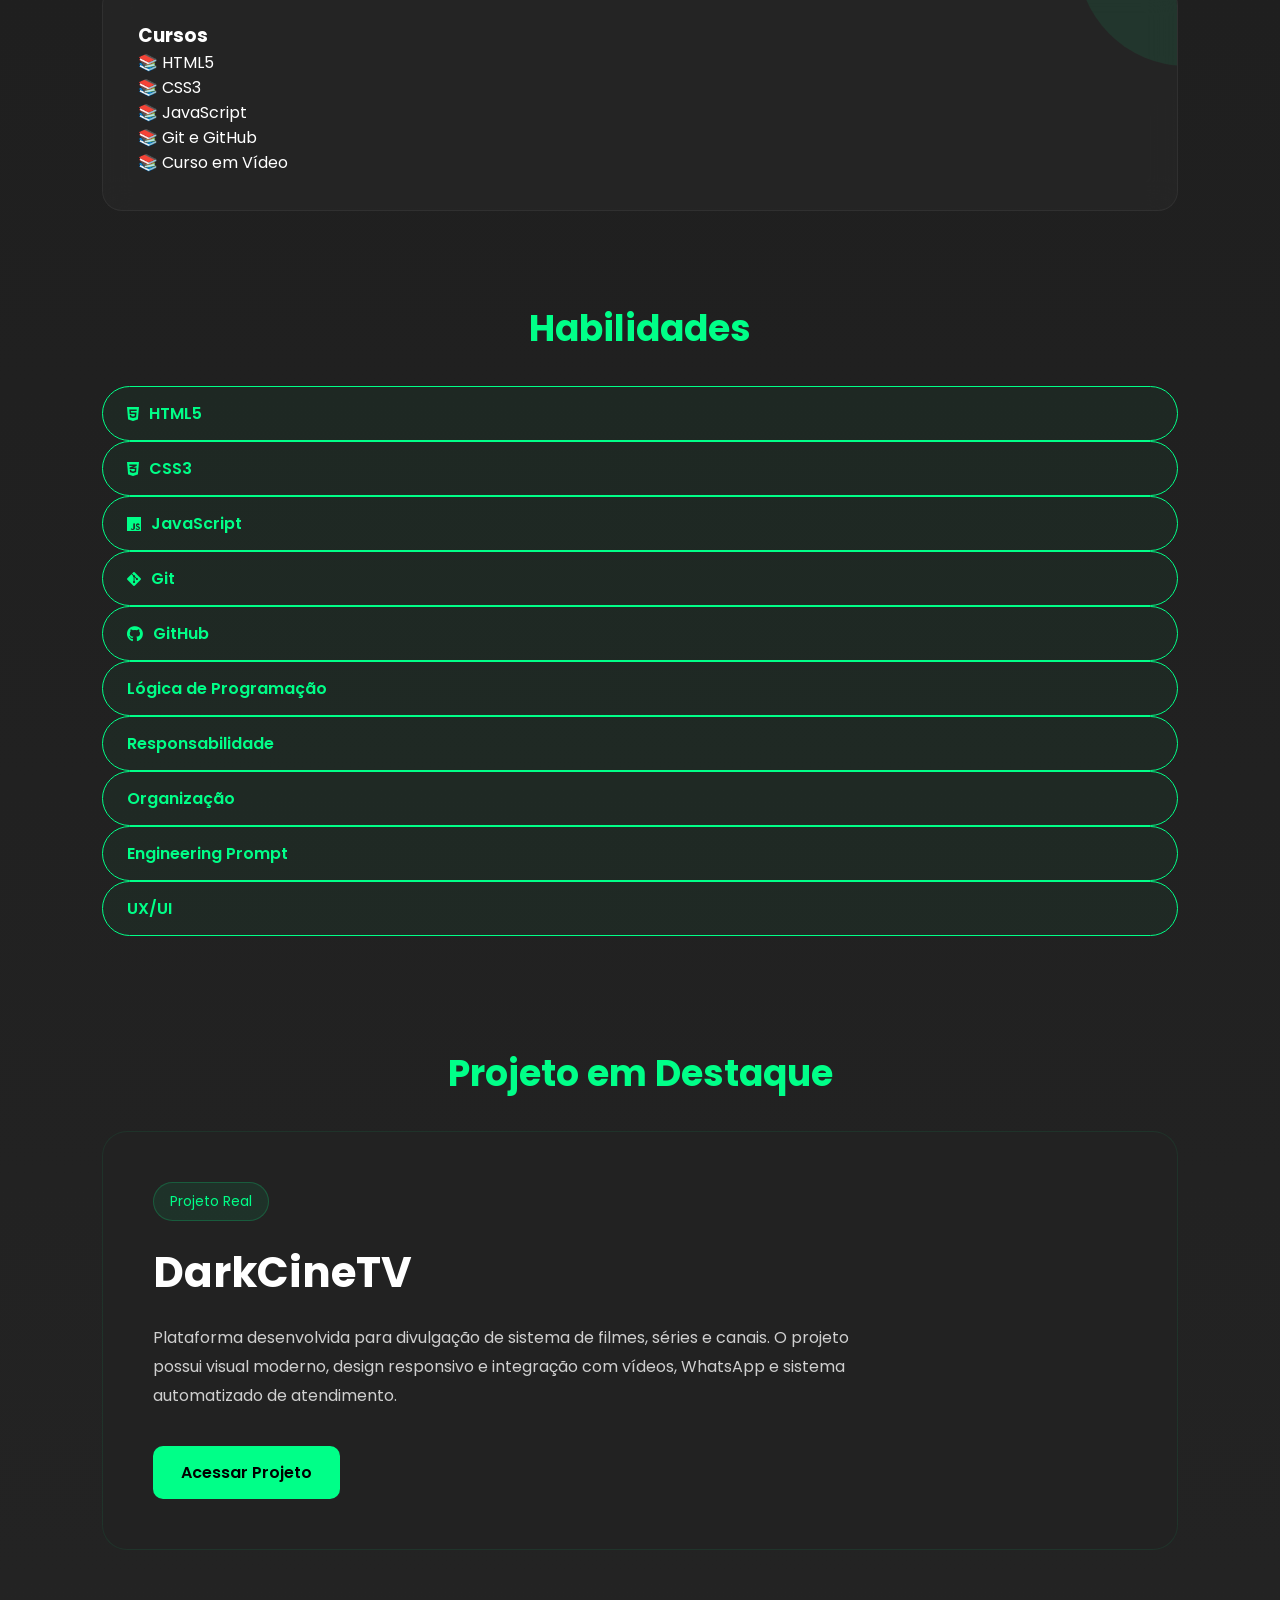
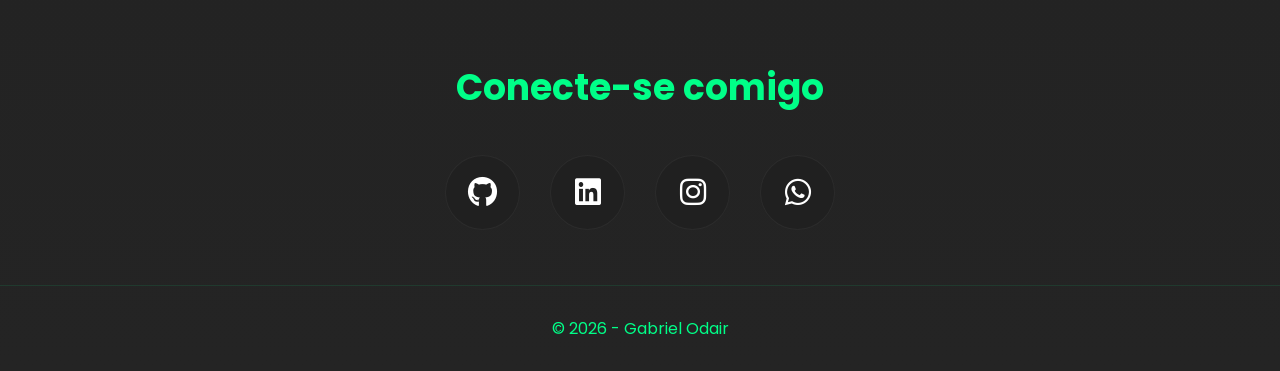
==== commit a4fb970a: "font" ====
--- a/index.html
+++ b/index.html
@@ -7,6 +7,11 @@
 
     <title>Gabriel Odair | Portfólio</title>
     <link rel="shortcut icon" href="Imagens/favicon.ico" type="image/x-icon">
+    
+    <link rel="preconnect" href="https://fonts.googleapis.com">
+<link rel="preconnect" href="https://fonts.gstatic.com" crossorigin>
+
+<link href="https://fonts.googleapis.com/css2?family=Poppins:wght@300;400;500;600;700;800&display=swap" rel="stylesheet">
 
     <link rel="stylesheet" href="style.css">
     <link rel="stylesheet" href="css/responsive.css">
@@ -15,7 +20,7 @@
 
 <body>
 
-    <!-- HEADER -->
+    <!-- HEADER teste -->
 
     <header>
 
--- a/style.css
+++ b/style.css
@@ -5,6 +5,8 @@
     padding: 0;
     box-sizing: border-box;
 }
+
+
 
 /* BODY */
 
@@ -1269,6 +1271,7 @@
 
     opacity:1;
 
+    
     transform:translateY(0);
 
 }
--- a/css/responsive.css
+++ b/css/responsive.css
@@ -0,0 +1,33 @@
+@media (max-width: 768px){
+
+    .navbar{
+
+        width:95%;
+
+        padding:15px;
+
+        gap:15px;
+
+    }
+
+    .logo{
+
+        font-size:2rem;
+
+    }
+
+    .menu{
+
+        gap:12px;
+
+        font-size:15px;
+
+    }
+
+    .contact-btn{
+
+        padding:10px 22px;
+
+    }
+
+}
